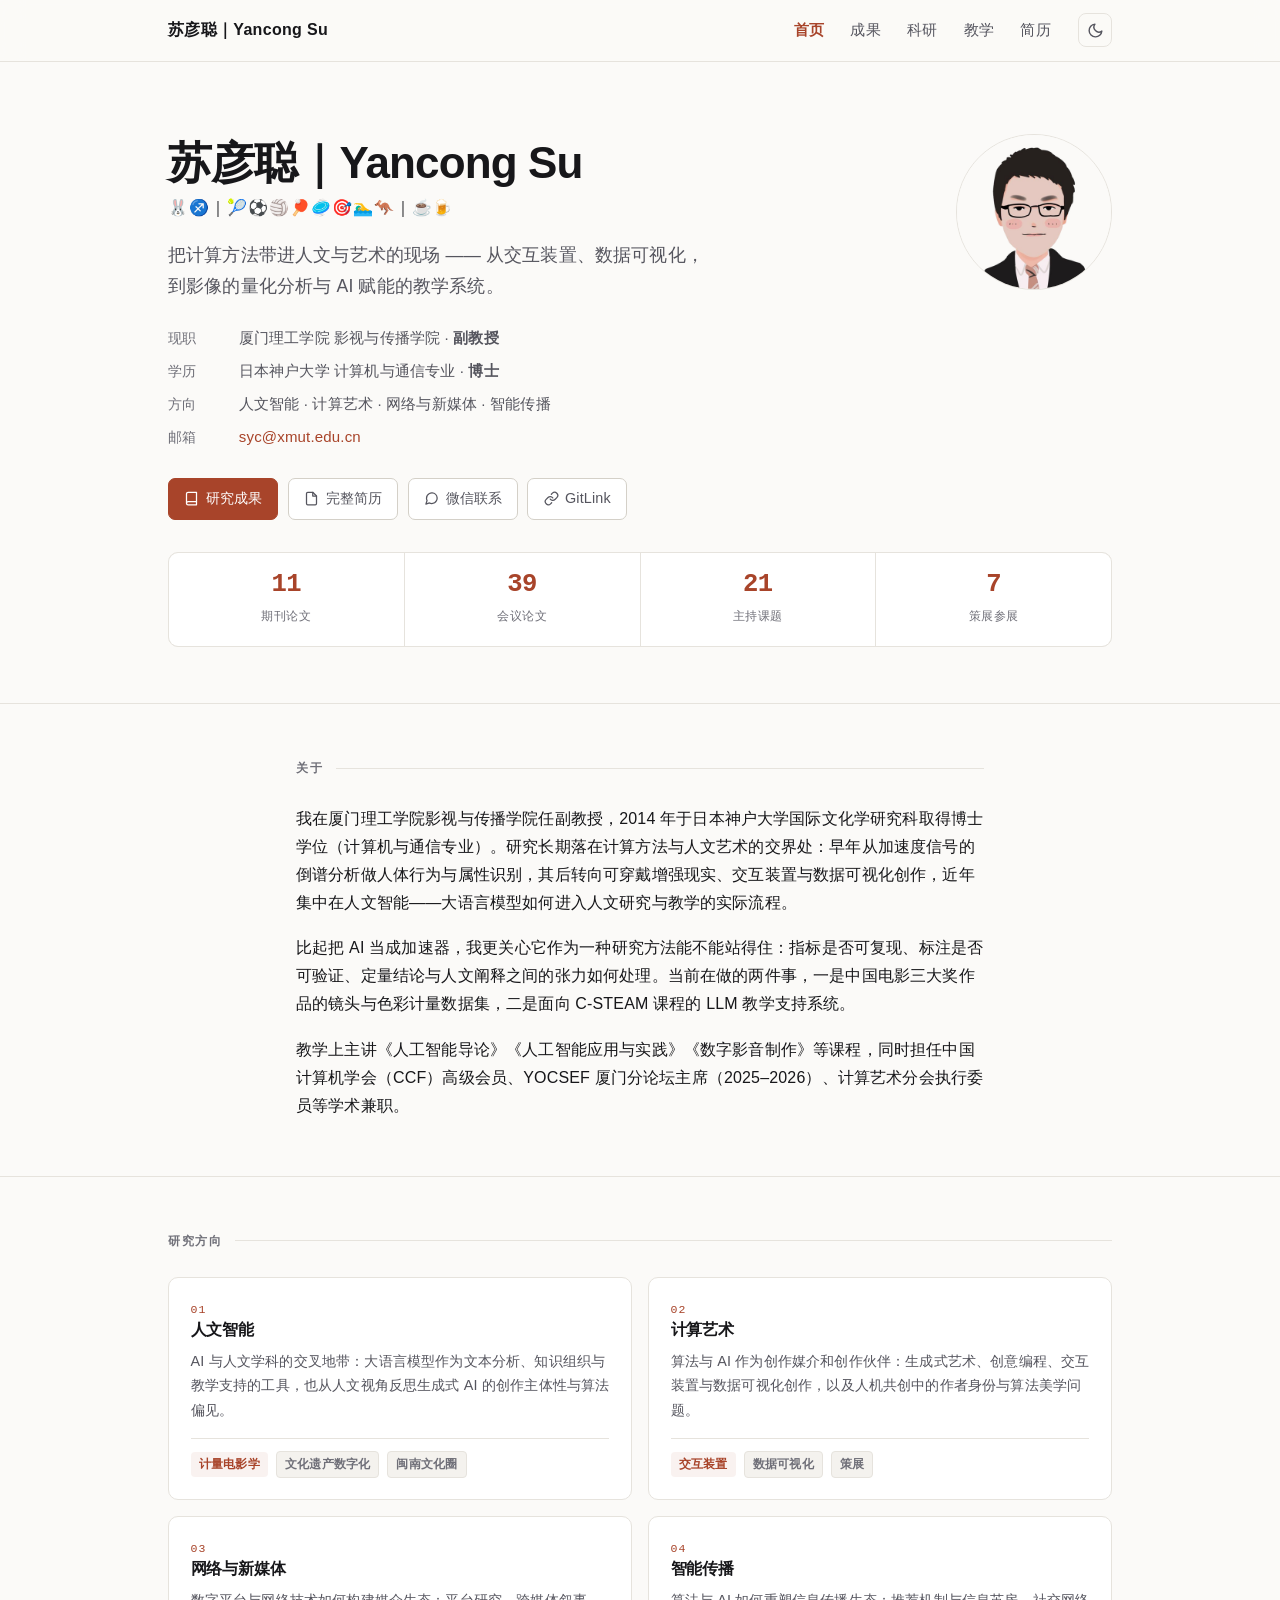
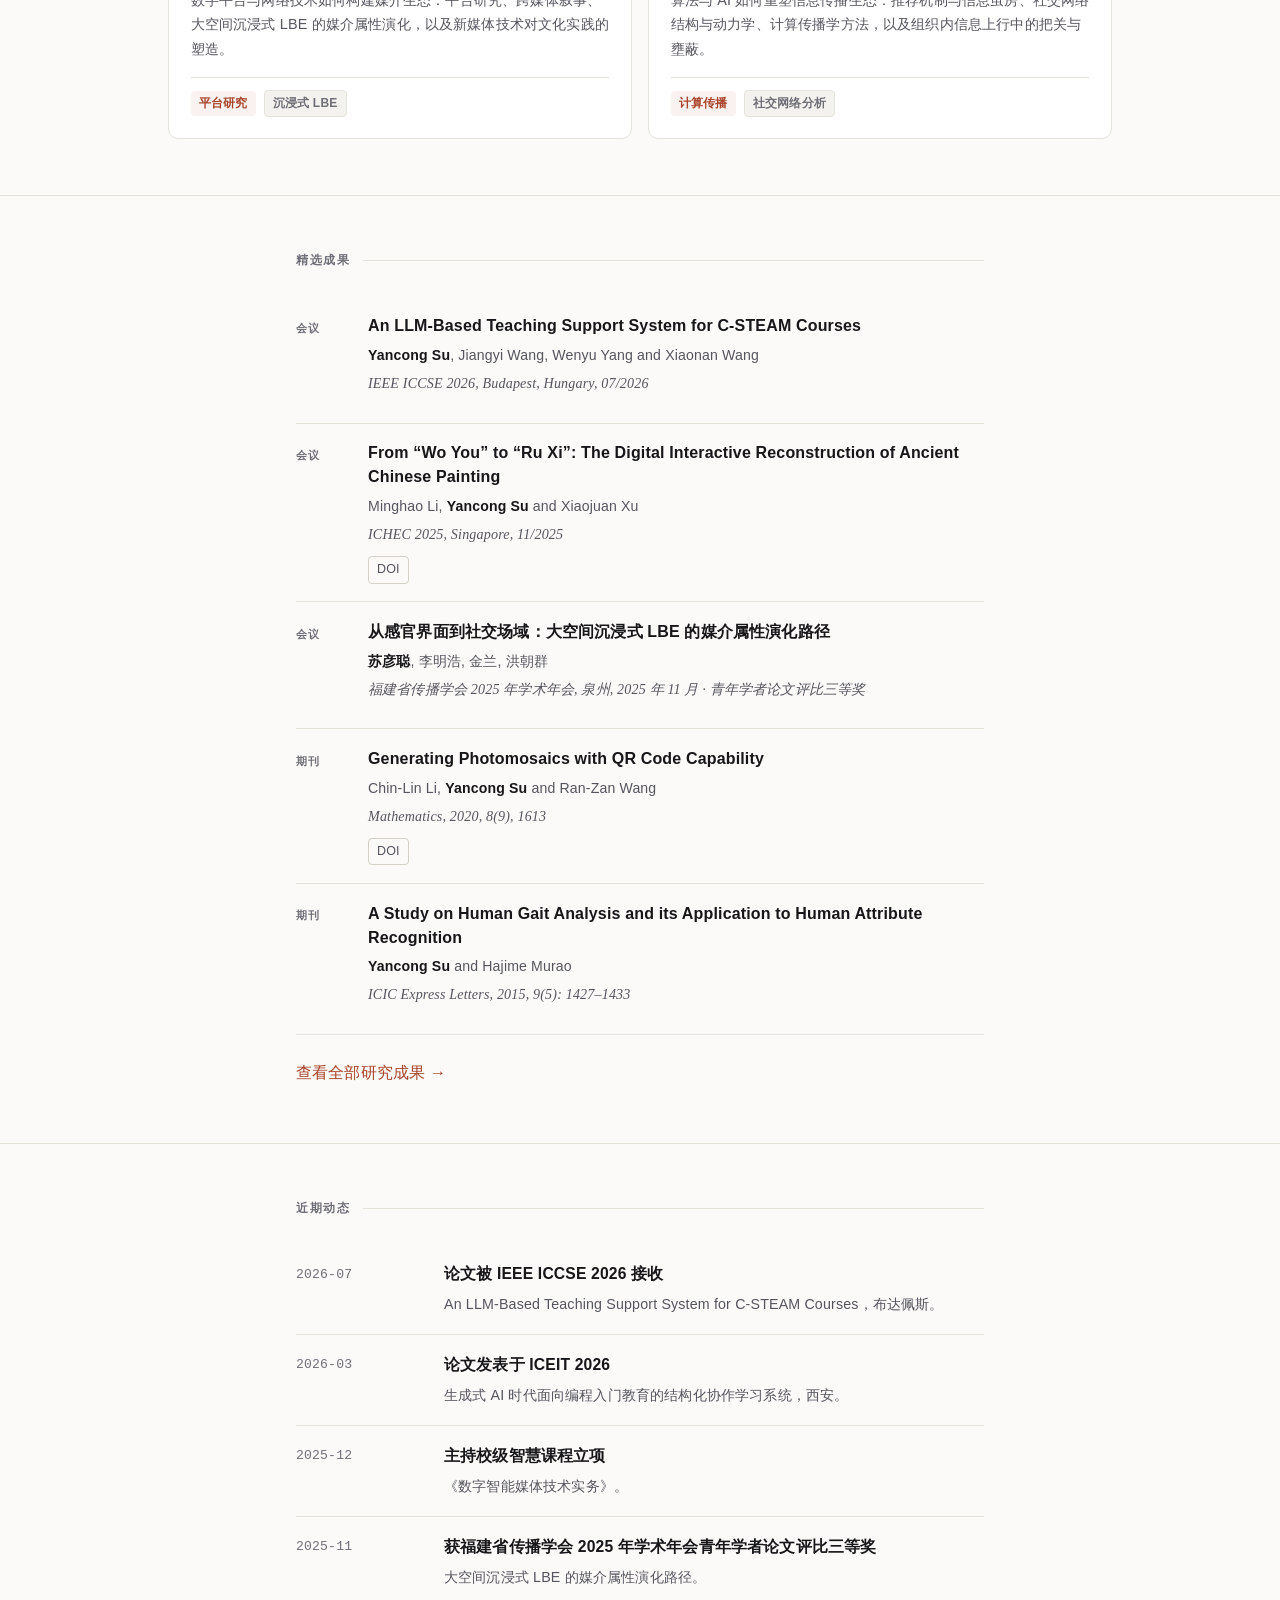
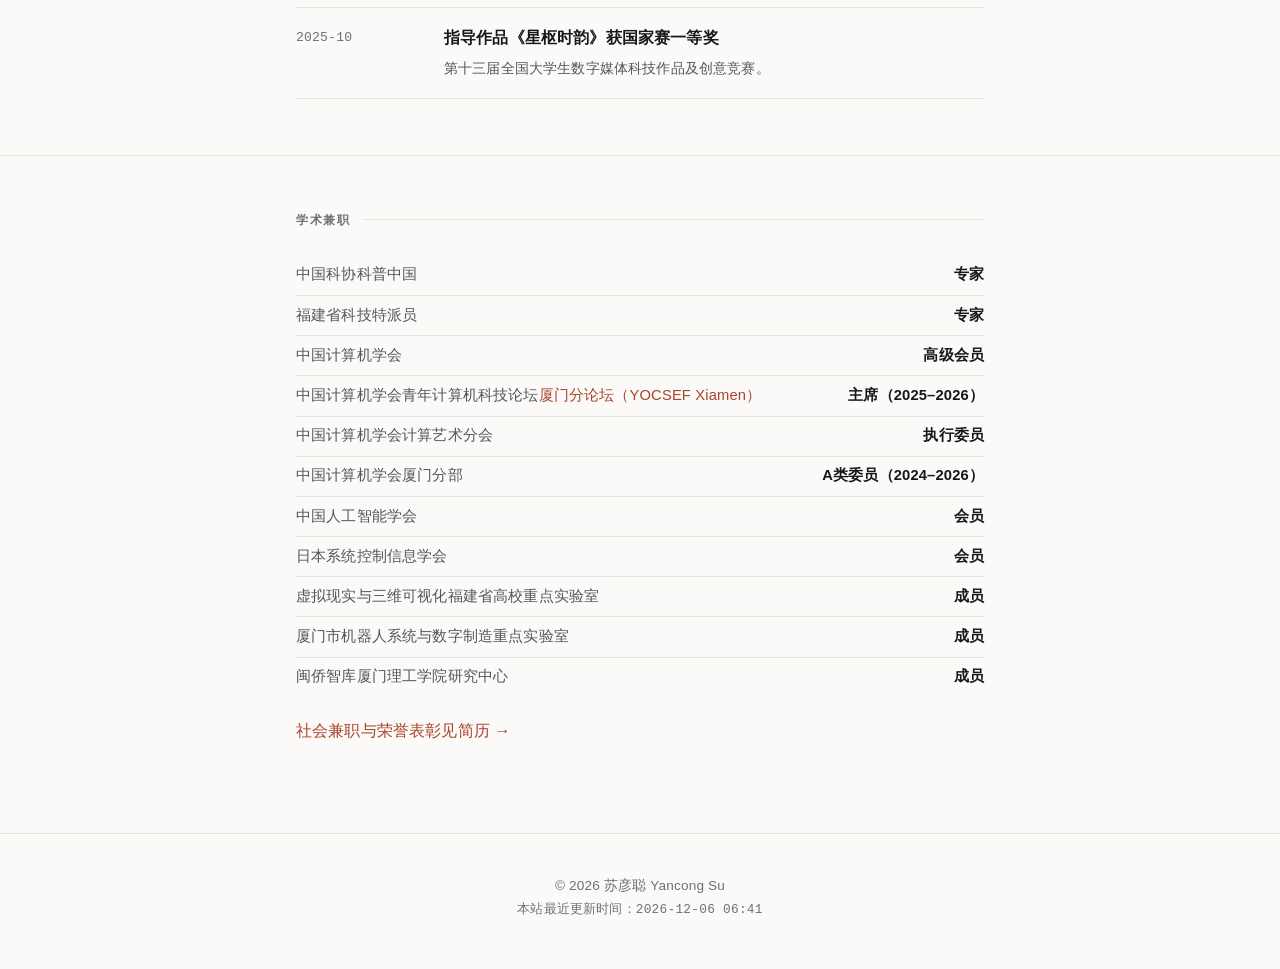
==== index.html @ bb20315e "CSS/JS 引用加版本号，清理中文段落里的多余空格 一、缓存问题根治 GitLink Pages 只发 Cache-Control: public、不带 max-age，浏览器按启发式 规则缓存。改" ====
<!DOCTYPE html>
<html lang="zh-CN">
<head>
<meta charset="UTF-8">
<meta name="viewport" content="width=device-width, initial-scale=1">
<title>苏彦聪｜Yancong Su</title>
<meta name="description" content="苏彦聪，厦门理工学院影视与传播学院副教授，日本神户大学博士。主要从事人文智能、计算艺术、网络与新媒体、智能传播等应用研究。">
<meta name="author" content="苏彦聪｜Yancong Su">
<meta property="og:type" content="profile">
<meta property="og:title" content="苏彦聪｜Yancong Su">
<meta property="og:description" content="苏彦聪，厦门理工学院影视与传播学院副教授，日本神户大学博士。主要从事人文智能、计算艺术、网络与新媒体、智能传播等应用研究。">
<meta property="og:url" content="http://suyancong.gitlink.net/">
<link rel="icon" href="assets/img/favicon.png">
<link rel="apple-touch-icon" href="assets/img/apple-touch-icon.png">
<!-- 首帧就套用已保存的主题，避免深色模式下白屏闪一下 -->
<script>(function(){try{var t=localStorage.getItem('theme');if(t)document.documentElement.setAttribute('data-theme',t);}catch(e){}})();</script>
<link rel="stylesheet" href="assets/css/main.css?v=20260824">
</head>
<body>
<a class="skip-link" href="#main">跳到主要内容</a>
<header class="site-header">
  <nav class="nav" aria-label="主导航">
    <a class="nav__brand" href="index.html">苏彦聪｜Yancong Su</a>
    <ul class="nav__links">
      <li><a href="index.html" aria-current="page">首页</a></li>
      <li><a href="publications.html">成果</a></li>
      <li><a href="research.html">科研</a></li>
      <li><a href="teaching.html">教学</a></li>
      <li><a href="cv.html">简历</a></li>
    </ul>
    <button class="theme-toggle" type="button" aria-label="切换到深色模式">
      <svg class="icon-moon" viewBox="0 0 24 24" fill="none" stroke="currentColor" stroke-width="2" stroke-linecap="round" stroke-linejoin="round" aria-hidden="true"><path d="M21 12.79A9 9 0 1 1 11.21 3 7 7 0 0 0 21 12.79z"/></svg>
      <svg class="icon-sun" viewBox="0 0 24 24" fill="none" stroke="currentColor" stroke-width="2" stroke-linecap="round" stroke-linejoin="round" aria-hidden="true"><circle cx="12" cy="12" r="4"/><path d="M12 2v2M12 20v2M4.93 4.93l1.41 1.41M17.66 17.66l1.41 1.41M2 12h2M20 12h2M6.34 17.66l-1.41 1.41M19.07 4.93l-1.41 1.41"/></svg>
    </button>
  </nav>
</header>
<main id="main">

  <!-- ====================== Hero ====================== -->
  <section class="hero">
    <div class="wrap wrap--wide">
      <div class="hero__grid">
        <div class="hero__head">
          <h1 class="hero__name">苏彦聪｜Yancong Su</h1>
        </div>

        <img class="hero__avatar" src="assets/img/avatar.png" width="156" height="156"
             alt="苏彦聪的头像">

        <div class="hero__hobby">🐰♐️｜🎾⚽️🏐🏓🥏🎯🏊‍♂️🦘｜☕️🍺</div>

        <div class="hero__body">
          <p class="hero__tagline">
            把计算方法带进人文与艺术的现场 —— 从交互装置、数据可视化，到影像的量化分析与 AI 赋能的教学系统。
          </p>

          <ul class="hero__affil">
            <li><span class="label">现职</span><span>厦门理工学院 影视与传播学院 · <strong>副教授</strong></span></li>
            <li><span class="label">学历</span><span>日本神户大学 计算机与通信专业 · <strong>博士</strong></span></li>
            <li><span class="label">方向</span><span>人文智能 · 计算艺术 · 网络与新媒体 · 智能传播</span></li>
            <li><span class="label">邮箱</span><span><a href="mailto:syc@xmut.edu.cn">syc@xmut.edu.cn</a></span></li>
          </ul>

          <div class="btn-row">
            <a class="btn btn--primary" href="publications.html">
              <svg viewBox="0 0 24 24" fill="none" stroke="currentColor" stroke-width="2" stroke-linecap="round" stroke-linejoin="round" aria-hidden="true"><path d="M4 19.5A2.5 2.5 0 0 1 6.5 17H20"/><path d="M6.5 2H20v20H6.5A2.5 2.5 0 0 1 4 19.5v-15A2.5 2.5 0 0 1 6.5 2z"/></svg>
              研究成果
            </a>
            <a class="btn" href="cv.html">
              <svg viewBox="0 0 24 24" fill="none" stroke="currentColor" stroke-width="2" stroke-linecap="round" stroke-linejoin="round" aria-hidden="true"><path d="M14 2H6a2 2 0 0 0-2 2v16a2 2 0 0 0 2 2h12a2 2 0 0 0 2-2V8z"/><path d="M14 2v6h6"/></svg>
              完整简历
            </a>
            <button class="btn" type="button" id="wechat-btn"
                    aria-expanded="false" aria-controls="wechat-qr">
              <svg viewBox="0 0 24 24" fill="none" stroke="currentColor" stroke-width="2" stroke-linecap="round" stroke-linejoin="round" aria-hidden="true"><path d="M21 11.5a8.38 8.38 0 0 1-.9 3.8 8.5 8.5 0 0 1-7.6 4.7 8.38 8.38 0 0 1-3.8-.9L3 21l1.9-5.7a8.38 8.38 0 0 1-.9-3.8 8.5 8.5 0 0 1 4.7-7.6 8.38 8.38 0 0 1 3.8-.9h.5a8.48 8.48 0 0 1 8 8v.5z"/></svg>
              微信联系
            </button>
            <a class="btn" href="https://www.gitlink.org.cn/suyancong" rel="noopener">
              <svg viewBox="0 0 24 24" fill="none" stroke="currentColor" stroke-width="2" stroke-linecap="round" stroke-linejoin="round" aria-hidden="true"><path d="M10 13a5 5 0 0 0 7.54.54l3-3a5 5 0 0 0-7.07-7.07l-1.72 1.71"/><path d="M14 11a5 5 0 0 0-7.54-.54l-3 3a5 5 0 0 0 7.07 7.07l1.71-1.71"/></svg>
              GitLink
            </a>
          </div>
        </div>
      </div>

      <div class="stats">
        <div><b>11</b><span>期刊论文</span></div>
        <div><b>39</b><span>会议论文</span></div>
        <div><b>21</b><span>主持课题</span></div>
        <div><b>7</b><span>策展参展</span></div>
      </div>
    </div>
  </section>

  <!-- ====================== 关于 ====================== -->
  <section id="about">
    <div class="wrap">
      <h2 class="section-title">关于</h2>
      <p>
        我在厦门理工学院影视与传播学院任副教授，2014 年于日本神户大学国际文化学研究科取得博士学位（计算机与通信专业）。研究长期落在计算方法与人文艺术的交界处：早年从加速度信号的倒谱分析做人体行为与属性识别，其后转向可穿戴增强现实、交互装置与数据可视化创作，近年集中在人文智能——大语言模型如何进入人文研究与教学的实际流程。
      </p>
      <p>
        比起把 AI 当成加速器，我更关心它作为一种研究方法能不能站得住：指标是否可复现、标注是否可验证、定量结论与人文阐释之间的张力如何处理。当前在做的两件事，一是中国电影三大奖作品的镜头与色彩计量数据集，二是面向 C-STEAM 课程的 LLM 教学支持系统。
      </p>
      <p>
        教学上主讲《人工智能导论》《人工智能应用与实践》《数字影音制作》等课程，同时担任中国计算机学会（CCF）高级会员、YOCSEF 厦门分论坛主席（2025–2026）、计算艺术分会执行委员等学术兼职。
      </p>
    </div>
  </section>

  <!-- ====================== 研究方向 ====================== -->
  <section id="research">
    <div class="wrap wrap--wide">
      <h2 class="section-title">研究方向</h2>
      <div class="cards cards--2">

        <div class="card">
          <div class="card__num">01</div>
          <h3 class="card__title">人文智能</h3>
          <p class="card__body">
            AI 与人文学科的交叉地带：大语言模型作为文本分析、知识组织与教学支持的工具，也从人文视角反思生成式 AI 的创作主体性与算法偏见。
          </p>
          <div class="card__meta"><span class="tag">计量电影学</span><span class="tag tag--muted">文化遗产数字化</span><span class="tag tag--muted">闽南文化圈</span></div>
        </div>

        <div class="card">
          <div class="card__num">02</div>
          <h3 class="card__title">计算艺术</h3>
          <p class="card__body">
            算法与 AI 作为创作媒介和创作伙伴：生成式艺术、创意编程、交互装置与数据可视化创作，以及人机共创中的作者身份与算法美学问题。
          </p>
          <div class="card__meta"><span class="tag">交互装置</span><span class="tag tag--muted">数据可视化</span><span class="tag tag--muted">策展</span></div>
        </div>

        <div class="card">
          <div class="card__num">03</div>
          <h3 class="card__title">网络与新媒体</h3>
          <p class="card__body">
            数字平台与网络技术如何构建媒介生态：平台研究、跨媒体叙事、大空间沉浸式 LBE 的媒介属性演化，以及新媒体技术对文化实践的塑造。
          </p>
          <div class="card__meta"><span class="tag">平台研究</span><span class="tag tag--muted">沉浸式 LBE</span></div>
        </div>

        <div class="card">
          <div class="card__num">04</div>
          <h3 class="card__title">智能传播</h3>
          <p class="card__body">
            算法与 AI 如何重塑信息传播生态：推荐机制与信息茧房、社交网络结构与动力学、计算传播学方法，以及组织内信息上行中的把关与壅蔽。
          </p>
          <div class="card__meta"><span class="tag">计算传播</span><span class="tag tag--muted">社交网络分析</span></div>
        </div>

      </div>
    </div>
  </section>

  <!-- ====================== 精选成果 ====================== -->
  <section id="selected">
    <div class="wrap">
      <h2 class="section-title">精选成果</h2>
      <ul class="pub-list">

        <li class="pub">
          <div class="pub__type">会议</div>
          <div>
            <div class="pub__title">An LLM-Based Teaching Support System for C-STEAM Courses</div>
            <div class="pub__authors"><span class="me">Yancong Su</span>, Jiangyi Wang, Wenyu Yang and Xiaonan Wang</div>
            <div class="pub__venue">IEEE ICCSE 2026, Budapest, Hungary, 07/2026</div>
          </div>
        </li>

        <li class="pub">
          <div class="pub__type">会议</div>
          <div>
            <div class="pub__title">From “Wo You” to “Ru Xi”: The Digital Interactive Reconstruction of Ancient Chinese Painting</div>
            <div class="pub__authors">Minghao Li, <span class="me">Yancong Su</span> and Xiaojuan Xu</div>
            <div class="pub__venue">ICHEC 2025, Singapore, 11/2025</div>
            <div class="pub__links"><a href="https://doi.org/10.1145/3786995.3787035" rel="noopener">DOI</a></div>
          </div>
        </li>

        <li class="pub">
          <div class="pub__type">会议</div>
          <div>
            <div class="pub__title">从感官界面到社交场域：大空间沉浸式 LBE 的媒介属性演化路径</div>
            <div class="pub__authors"><span class="me">苏彦聪</span>, 李明浩, 金兰, 洪朝群</div>
            <div class="pub__venue">福建省传播学会 2025 年学术年会, 泉州, 2025 年 11 月 · 青年学者论文评比三等奖</div>
          </div>
        </li>

        <li class="pub">
          <div class="pub__type">期刊</div>
          <div>
            <div class="pub__title">Generating Photomosaics with QR Code Capability</div>
            <div class="pub__authors">Chin-Lin Li, <span class="me">Yancong Su</span> and Ran-Zan Wang</div>
            <div class="pub__venue">Mathematics, 2020, 8(9), 1613</div>
            <div class="pub__links"><a href="https://doi.org/10.3390/math8091613" rel="noopener">DOI</a></div>
          </div>
        </li>

        <li class="pub">
          <div class="pub__type">期刊</div>
          <div>
            <div class="pub__title">A Study on Human Gait Analysis and its Application to Human Attribute Recognition</div>
            <div class="pub__authors"><span class="me">Yancong Su</span> and Hajime Murao</div>
            <div class="pub__venue">ICIC Express Letters, 2015, 9(5): 1427–1433</div>
          </div>
        </li>

      </ul>

      <p style="margin-top:1.5rem"><a href="publications.html">查看全部研究成果 →</a></p>
    </div>
  </section>

  <!-- ====================== 近期动态 ====================== -->
  <section id="news">
    <div class="wrap">
      <h2 class="section-title">近期动态</h2>
      <ul class="timeline">
        <li>
          <div class="timeline__when">2026-07</div>
          <div class="timeline__what">
            <strong>论文被 IEEE ICCSE 2026 接收</strong>
            <span>An LLM-Based Teaching Support System for C-STEAM Courses，布达佩斯。</span>
          </div>
        </li>
        <li>
          <div class="timeline__when">2026-03</div>
          <div class="timeline__what">
            <strong>论文发表于 ICEIT 2026</strong>
            <span>生成式 AI 时代面向编程入门教育的结构化协作学习系统，西安。</span>
          </div>
        </li>
        <li>
          <div class="timeline__when">2025-12</div>
          <div class="timeline__what">
            <strong>主持校级智慧课程立项</strong>
            <span>《数字智能媒体技术实务》。</span>
          </div>
        </li>
        <li>
          <div class="timeline__when">2025-11</div>
          <div class="timeline__what">
            <strong>获福建省传播学会 2025 年学术年会青年学者论文评比三等奖</strong>
            <span>大空间沉浸式 LBE 的媒介属性演化路径。</span>
          </div>
        </li>
        <li>
          <div class="timeline__when">2025-10</div>
          <div class="timeline__what">
            <strong>指导作品《星枢时韵》获国家赛一等奖</strong>
            <span>第十三届全国大学生数字媒体科技作品及创意竞赛。</span>
          </div>
        </li>
      </ul>
    </div>
  </section>

  <!-- ====================== 学术兼职 ====================== -->
  <section id="service">
    <div class="wrap">
      <h2 class="section-title">学术兼职</h2>
      <ul class="roles">
        <li><span class="org">中国科协科普中国</span><span class="post">专家</span></li>
        <li><span class="org">福建省科技特派员</span><span class="post">专家</span></li>
        <li><span class="org">中国计算机学会</span><span class="post">高级会员</span></li>
        <li><span class="org">中国计算机学会青年计算机科技论坛<a href="https://wiki.ima.qq.com/knowledge-base-share?shareId=cd77021bb8c775fc990a448b3d02786895dc38858a9274011969a9fa66e262bb" rel="noopener">厦门分论坛（YOCSEF Xiamen）</a></span><span class="post">主席（2025–2026）</span></li>
        <li><span class="org">中国计算机学会计算艺术分会</span><span class="post">执行委员</span></li>
        <li><span class="org">中国计算机学会厦门分部</span><span class="post">A类委员（2024–2026）</span></li>
        <li><span class="org">中国人工智能学会</span><span class="post">会员</span></li>
        <li><span class="org">日本系统控制信息学会</span><span class="post">会员</span></li>
        <li><span class="org">虚拟现实与三维可视化福建省高校重点实验室</span><span class="post">成员</span></li>
        <li><span class="org">厦门市机器人系统与数字制造重点实验室</span><span class="post">成员</span></li>
        <li><span class="org">闽侨智库厦门理工学院研究中心</span><span class="post">成员</span></li>
      </ul>
      <p style="margin-top:1.25rem"><a href="cv.html#service">社会兼职与荣誉表彰见简历 →</a></p>
    </div>
  </section>


<!-- 微信二维码浮层：由「微信联系」按钮开合，点图片或背景任意处关闭 -->
<div class="qr-overlay" id="wechat-qr" hidden>
  <figure class="qr-card">
    <img src="assets/img/wechat-qr.png" width="200" height="200"
         alt="苏彦聪的微信二维码" draggable="false">
    <figcaption>微信扫码添加 · 点一下关闭</figcaption>
  </figure>
</div>
</main>
<footer class="site-footer">
  <div class="wrap">
    <p>© 2026 苏彦聪 Yancong Su</p>
    <!-- 更新时间由 main.js 从 HTTP Last-Modified 填入；没有脚本时整行不显示，避免给出过期日期 -->
    <p class="site-footer__updated" hidden>本站最近更新时间：<time id="site-updated"></time></p>
  </div>
</footer>

<script src="assets/js/main.js?v=20260824"></script>
</body>
</html>
---- assets/css/main.css ----
/* ==========================================================================
   酥小葱 · 个人主页
   纯静态样式表，无构建、无外部依赖。
   字体全部走系统栈（国内网络下不加载 Google Fonts）。
   ========================================================================== */

/* --------------------------------------------------------------------------
   1. 设计令牌
   -------------------------------------------------------------------------- */
:root {
  --font-sans: -apple-system, BlinkMacSystemFont, "Segoe UI", "PingFang SC",
    "Hiragino Sans GB", "Microsoft YaHei", "Source Han Sans SC",
    "Noto Sans CJK SC", sans-serif;
  --font-serif: "Songti SC", "Source Han Serif SC", "Noto Serif CJK SC",
    Georgia, "Times New Roman", serif;
  --font-mono: "SF Mono", SFMono-Regular, Menlo, Consolas,
    "Liberation Mono", monospace;

  --bg:          #fbfaf8;
  --bg-elev:     #ffffff;
  --bg-sunken:   #f4f2ee;
  --text:        #17171a;
  --text-2:      #55555e;
  --text-3:      #6f6f78;
  --border:      #e6e3dd;
  --border-firm: #d4d0c8;
  --accent:      #a8442a;
  --on-accent:   #ffffff;
  --accent-hov:  #8a3620;
  --accent-soft: rgba(168, 68, 42, 0.07);
  --shadow:      0 1px 2px rgba(23, 23, 26, 0.04),
                 0 4px 16px rgba(23, 23, 26, 0.05);

  --measure:  46rem;   /* 正文阅读宽度 */
  --wide:     62rem;   /* 卡片区宽度 */
  --gutter:   1.5rem;
  --radius:   10px;
}

@media (prefers-color-scheme: dark) {
  :root:not([data-theme="light"]) {
    --bg:          #121214;
    --bg-elev:     #1a1a1e;
    --bg-sunken:   #0d0d0f;
    --text:        #ececef;
    --text-2:      #a8a8b0;
    --text-3:      #8f8f99;
    --border:      #2c2c32;
    --border-firm: #3c3c44;
    --accent:      #e0836a;
    --on-accent:   #121214;
    --accent-hov:  #f0a189;
    --accent-soft: rgba(224, 131, 106, 0.11);
    --shadow:      0 1px 2px rgba(0, 0, 0, 0.3),
                   0 4px 16px rgba(0, 0, 0, 0.24);
  }
}

:root[data-theme="dark"] {
  --bg:          #121214;
  --bg-elev:     #1a1a1e;
  --bg-sunken:   #0d0d0f;
  --text:        #ececef;
  --text-2:      #a8a8b0;
  --text-3:      #8f8f99;
  --border:      #2c2c32;
  --border-firm: #3c3c44;
  --accent:      #e0836a;
  --on-accent:   #121214;
  --accent-hov:  #f0a189;
  --accent-soft: rgba(224, 131, 106, 0.11);
  --shadow:      0 1px 2px rgba(0, 0, 0, 0.3),
                 0 4px 16px rgba(0, 0, 0, 0.24);
}

/* --------------------------------------------------------------------------
   2. 基础重置与排版
   -------------------------------------------------------------------------- */
*, *::before, *::after { box-sizing: border-box; }

html {
  -webkit-text-size-adjust: 100%;
  scroll-behavior: smooth;
  scroll-padding-top: 5rem;
}

@media (prefers-reduced-motion: reduce) {
  html { scroll-behavior: auto; }
  *, *::before, *::after {
    animation-duration: 0.01ms !important;
    transition-duration: 0.01ms !important;
  }
}

body {
  margin: 0;
  background: var(--bg);
  color: var(--text);
  font-family: var(--font-sans);
  font-size: 16px;
  line-height: 1.75;
  letter-spacing: 0.01em;
  -webkit-font-smoothing: antialiased;
  -moz-osx-font-smoothing: grayscale;
  text-rendering: optimizeLegibility;
}

h1, h2, h3, h4 {
  margin: 0;
  line-height: 1.3;
  font-weight: 650;
  letter-spacing: -0.01em;
}

p { margin: 0 0 1.1em; }
p:last-child { margin-bottom: 0; }

a {
  color: var(--accent);
  text-decoration: none;
  text-underline-offset: 0.2em;
  transition: color 0.15s ease;
}
a:hover { color: var(--accent-hov); text-decoration: underline; }

:focus-visible {
  outline: 2px solid var(--accent);
  outline-offset: 3px;
  border-radius: 3px;
}

img { max-width: 100%; height: auto; display: block; }

code, kbd {
  font-family: var(--font-mono);
  font-size: 0.88em;
  background: var(--bg-sunken);
  border: 1px solid var(--border);
  border-radius: 4px;
  padding: 0.1em 0.36em;
}

hr {
  border: 0;
  border-top: 1px solid var(--border);
  margin: 3rem 0;
}

::selection { background: var(--accent-soft); }

/* 跳转到主内容（键盘 / 读屏用户） */
.skip-link {
  position: absolute;
  left: -9999px;
  top: 0;
  z-index: 100;
  background: var(--accent);
  color: var(--on-accent);
  padding: 0.6rem 1rem;
  border-radius: 0 0 var(--radius) 0;
}
.skip-link:focus { left: 0; }

/* --------------------------------------------------------------------------
   3. 布局容器
   -------------------------------------------------------------------------- */
.wrap {
  width: 100%;
  max-width: var(--measure);
  margin-inline: auto;
  padding-inline: var(--gutter);
}
.wrap--wide { max-width: var(--wide); }

section { padding-block: 3.5rem; }
section + section { border-top: 1px solid var(--border); }

.section-title {
  font-size: 0.78rem;
  font-weight: 700;
  letter-spacing: 0.14em;
  text-transform: uppercase;
  color: var(--text-3);
  /* 跟在上一段内容后面时需要留出呼吸；作为容器首个元素或紧随页内目录时不需要 */
  margin: 3rem 0 1.75rem;
  display: flex;
  align-items: center;
  gap: 0.75rem;
}
.section-title:first-child,
.toc + .section-title { margin-top: 0; }
.section-title::after {
  content: "";
  flex: 1;
  height: 1px;
  background: var(--border);
}

/* --------------------------------------------------------------------------
   4. 顶部导航
   -------------------------------------------------------------------------- */
.site-header {
  position: sticky;
  top: 0;
  z-index: 50;
  background: color-mix(in srgb, var(--bg) 88%, transparent);
  backdrop-filter: saturate(180%) blur(12px);
  -webkit-backdrop-filter: saturate(180%) blur(12px);
  border-bottom: 1px solid var(--border);
}

/* 不支持 color-mix 的浏览器退回不透明底色 */
@supports not (background: color-mix(in srgb, red 50%, transparent)) {
  .site-header { background: var(--bg); }
}

.nav {
  max-width: var(--wide);
  margin-inline: auto;
  padding: 0.75rem var(--gutter);
  display: flex;
  align-items: center;
  gap: 1rem;
}

.nav__brand {
  font-weight: 700;
  font-size: 1rem;
  color: var(--text);
  letter-spacing: 0.02em;
  white-space: nowrap;
}
.nav__brand:hover { color: var(--accent); text-decoration: none; }

.nav__links {
  display: flex;
  gap: 0.25rem;
  margin: 0 0 0 auto;
  padding: 0;
  list-style: none;
  align-items: center;
}

.nav__links a {
  display: block;
  padding: 0.35rem 0.7rem;
  border-radius: 6px;
  font-size: 0.92rem;
  color: var(--text-2);
  white-space: nowrap;
}
.nav__links a:hover {
  background: var(--bg-sunken);
  color: var(--text);
  text-decoration: none;
}
.nav__links a[aria-current="page"] {
  color: var(--accent);
  font-weight: 600;
}

.theme-toggle {
  flex: none;
  width: 34px;
  height: 34px;
  display: grid;
  place-items: center;
  border: 1px solid var(--border);
  border-radius: 8px;
  background: transparent;
  color: var(--text-2);
  cursor: pointer;
  padding: 0;
  transition: background 0.15s ease, color 0.15s ease;
}
.theme-toggle:hover { background: var(--bg-sunken); color: var(--text); }
.theme-toggle svg { width: 17px; height: 17px; }
.theme-toggle .icon-sun  { display: none; }
:root[data-theme="dark"] .theme-toggle .icon-sun  { display: block; }
:root[data-theme="dark"] .theme-toggle .icon-moon { display: none; }
@media (prefers-color-scheme: dark) {
  :root:not([data-theme="light"]) .theme-toggle .icon-sun  { display: block; }
  :root:not([data-theme="light"]) .theme-toggle .icon-moon { display: none; }
}

@media (max-width: 34rem) {
  .nav { flex-wrap: wrap; row-gap: 0.4rem; }
  .theme-toggle { margin-left: auto; }

  /* 窄屏下导航改为单行横向滚动，条目不换行也不压缩 */
  .nav__links {
    width: 100%;
    order: 3;
    margin-left: -0.7rem;
    flex-wrap: nowrap;
    overflow-x: auto;
    scrollbar-width: none;
    -webkit-overflow-scrolling: touch;
  }
  .nav__links::-webkit-scrollbar { display: none; }
  .nav__links > li { flex: none; }
}

/* --------------------------------------------------------------------------
   5. Hero
   -------------------------------------------------------------------------- */
.hero { padding-block: 4.5rem 3.5rem; }

/* 栅格区域布局：桌面端头像在右侧跨两行；窄屏时头像仍与姓名并排，
   简介／信息／按钮整行落到下面，而不是被挤成一列后掉到最底部 */
.hero__grid {
  display: grid;
  grid-template-columns: 1fr auto;
  grid-template-areas:
    "head   avatar"
    "hobby  avatar"
    "body   avatar";
  column-gap: 2.5rem;
  row-gap: 0;
  align-items: start;
}
.hero__head   { grid-area: head; }
.hero__avatar { grid-area: avatar; }
.hero__hobby  { grid-area: hobby; }
.hero__body   { grid-area: body; }

.hero__name {
  font-size: clamp(2rem, 5vw, 2.75rem);
  font-weight: 700;
  letter-spacing: -0.02em;
  margin-bottom: 0.15rem;
}

.hero__hobby {
  font-size: 1rem;
  letter-spacing: 0.06em;
  line-height: 1.8;
  margin-bottom: 1.1rem;
}

.hero__tagline {
  font-size: 1.1rem;
  color: var(--text-2);
  max-width: 34rem;
  margin-bottom: 1.5rem;
}

.hero__affil {
  list-style: none;
  margin: 0 0 1.75rem;
  padding: 0;
  display: flex;
  flex-direction: column;
  gap: 0.4rem;
  font-size: 0.94rem;
  color: var(--text-2);
}
.hero__affil li { display: flex; gap: 0.6rem; align-items: baseline; }
.hero__affil .label {
  flex: none;
  width: 4.5em;
  color: var(--text-3);
  font-size: 0.85rem;
}

.hero__avatar {
  width: 156px;
  height: 156px;
  border-radius: 50%;
  object-fit: cover;
  border: 1px solid var(--border);
  /* 图片背景已烘成浅色主题的 --bg，浅色下与页面无缝衔接 */
  background: var(--bg);
}

@media (max-width: 40rem) {
  /* 上内边距收紧，让头像贴近导航下方的分割线 */
  .hero { padding-block: 1.25rem 2.5rem; }
  /* 兴趣行改为独占一行，落在头像／姓名之下、简介之上 */
  .hero__grid {
    grid-template-areas:
      "head  avatar"
      "hobby hobby"
      "body  body";
    column-gap: 1.25rem;
  }
  /* 头像顶部对齐、姓名底部对齐 —— 头像在右上、姓名在左下，两者底边齐平 */
  .hero__avatar { align-self: start; width: 104px; height: 104px; }
  .hero__head { align-self: end; }
  /* 姓名缩一档，保证「苏彦聪｜Yancong Su」在头像旁边不折行 */
  .hero__name { font-size: clamp(1.25rem, 5.6vw, 1.6rem); }
  .hero__hobby { margin: 1rem 0 0; font-size: 0.95rem; }
  .hero__body { margin-top: 1.35rem; }
}

/* --------------------------------------------------------------------------
   6. 按钮 / 徽标
   -------------------------------------------------------------------------- */
.btn-row { display: flex; flex-wrap: wrap; gap: 0.6rem; }

.btn {
  display: inline-flex;
  align-items: center;
  gap: 0.4rem;
  padding: 0.45rem 0.95rem;
  border: 1px solid var(--border-firm);
  border-radius: 7px;
  background: var(--bg-elev);
  color: var(--text-2);
  font-size: 0.9rem;
  font-weight: 500;
  transition: all 0.15s ease;
}
.btn:hover {
  border-color: var(--accent);
  color: var(--accent);
  text-decoration: none;
  transform: translateY(-1px);
}
.btn svg { width: 15px; height: 15px; flex: none; }

.btn--primary {
  background: var(--accent);
  border-color: var(--accent);
  color: var(--on-accent);
}
.btn--primary:hover {
  background: var(--accent-hov);
  border-color: var(--accent-hov);
  color: var(--on-accent);
}

.tag {
  display: inline-block;
  padding: 0.12rem 0.5rem;
  border-radius: 4px;
  background: var(--accent-soft);
  color: var(--accent);
  font-size: 0.75rem;
  font-weight: 600;
  letter-spacing: 0.02em;
  white-space: nowrap;
}
.tag--muted {
  background: var(--bg-sunken);
  color: var(--text-3);
  border: 1px solid var(--border);
}

/* --------------------------------------------------------------------------
   7. 卡片网格（研究方向 / 项目）
   -------------------------------------------------------------------------- */
.cards {
  display: grid;
  grid-template-columns: repeat(auto-fit, minmax(15rem, 1fr));
  gap: 1rem;
}

/* 固定两列（研究方向：两行两列），窄屏退回单列 */
.cards--2 { grid-template-columns: repeat(2, minmax(0, 1fr)); }
@media (max-width: 44rem) {
  .cards--2 { grid-template-columns: 1fr; }
}

.card {
  padding: 1.35rem;
  border: 1px solid var(--border);
  border-radius: var(--radius);
  background: var(--bg-elev);
  /* 弹性列 + 标签行 margin-top:auto，同一行内文字长短不一时标签仍贴底对齐 */
  display: flex;
  flex-direction: column;
  transition: border-color 0.15s ease, transform 0.15s ease,
    box-shadow 0.15s ease;
}
a.card:hover {
  border-color: var(--accent);
  transform: translateY(-2px);
  box-shadow: var(--shadow);
  text-decoration: none;
}

.card__title {
  font-size: 1rem;
  font-weight: 650;
  color: var(--text);
  margin-bottom: 0.5rem;
  display: flex;
  align-items: center;
  gap: 0.5rem;
}

.card__body {
  font-size: 0.9rem;
  color: var(--text-2);
  line-height: 1.7;
}

.card__meta {
  margin-top: auto;
  padding-top: 0.75rem;
  border-top: 1px solid var(--border);
  display: flex;
  flex-wrap: wrap;
  gap: 0.5rem;
  align-items: center;
  font-size: 0.8rem;
  color: var(--text-3);
}

.card__num {
  font-family: var(--font-mono);
  font-size: 0.72rem;
  color: var(--accent);
  letter-spacing: 0.08em;
}

.pub-list { list-style: none; margin: 0; padding: 0; }

/* 微信二维码浮层：按钮开合，点任意处关闭 */
.qr-overlay {
  position: fixed;
  inset: 0;
  z-index: 80;
  display: grid;
  place-items: center;
  padding: var(--gutter);
  background: rgba(23, 23, 26, 0.55);
  -webkit-backdrop-filter: blur(3px);
  backdrop-filter: blur(3px);
  cursor: pointer;
}
.qr-overlay[hidden] { display: none; }

.qr-card {
  margin: 0;
  padding: 1.1rem 1.1rem 0.9rem;
  background: var(--bg-elev);
  border: 1px solid var(--border);
  border-radius: var(--radius);
  box-shadow: 0 12px 40px rgba(0, 0, 0, 0.28);
  text-align: center;
}
.qr-card img {
  width: 220px;
  height: 220px;
  display: block;
  border-radius: 4px;
  user-select: none;
}
.qr-card figcaption {
  margin-top: 0.7rem;
  font-size: 0.82rem;
  color: var(--text-3);
}

@media (prefers-reduced-motion: no-preference) {
  .qr-overlay:not([hidden]) .qr-card { animation: qr-in 0.16s ease-out; }
  @keyframes qr-in {
    from { opacity: 0; transform: scale(0.96); }
    to   { opacity: 1; transform: scale(1); }
  }
}

/* --------------------------------------------------------------------------
   8. 论文条目
   -------------------------------------------------------------------------- */
.pub {
  padding: 1.1rem 0;
  border-top: 1px solid var(--border);
  display: grid;
  grid-template-columns: 3.5rem 1fr;
  gap: 1rem;
}
.pub:first-child { border-top: 0; }
.pub:last-child { border-bottom: 1px solid var(--border); }

.pub__type {
  font-family: var(--font-mono);
  font-size: 0.68rem;
  font-weight: 600;
  letter-spacing: 0.06em;
  color: var(--text-3);
  text-transform: uppercase;
  padding-top: 0.35rem;
}

.pub__title {
  font-size: 1rem;
  font-weight: 600;
  color: var(--text);
  margin-bottom: 0.3rem;
  line-height: 1.5;
}

.pub__authors {
  font-size: 0.88rem;
  color: var(--text-2);
  margin-bottom: 0.2rem;
}
.pub__authors .me { color: var(--text); font-weight: 650; }

.pub__venue {
  font-family: var(--font-serif);
  font-style: italic;
  font-size: 0.88rem;
  color: var(--text-2);
  margin-bottom: 0.6rem;
}

.pub__links { display: flex; flex-wrap: wrap; gap: 0.4rem; }

.pub__links a {
  font-size: 0.78rem;
  font-weight: 500;
  padding: 0.12rem 0.5rem;
  border: 1px solid var(--border-firm);
  border-radius: 4px;
  color: var(--text-2);
}
.pub__links a:hover {
  border-color: var(--accent);
  color: var(--accent);
  text-decoration: none;
}

@media (max-width: 34rem) {
  .pub { grid-template-columns: 1fr; gap: 0.35rem; }
  .pub__type { padding-top: 0; }
}

/* --------------------------------------------------------------------------
   9. 时间线（简历 / 动态）
   -------------------------------------------------------------------------- */
.timeline { list-style: none; margin: 0; padding: 0; }

.timeline > li {
  display: grid;
  grid-template-columns: 8rem 1fr;
  gap: 1.25rem;
  padding: 1rem 0;
  border-top: 1px solid var(--border);
}
.timeline > li:first-child { border-top: 0; }
.timeline > li:last-child { border-bottom: 1px solid var(--border); }

.timeline__when {
  font-family: var(--font-mono);
  font-size: 0.82rem;
  color: var(--text-3);
  padding-top: 0.2rem;
  white-space: nowrap;
}

.timeline__what strong {
  display: block;
  font-size: 0.98rem;
  font-weight: 620;
  color: var(--text);
  margin-bottom: 0.15rem;
}

.timeline__what span {
  font-size: 0.89rem;
  color: var(--text-2);
}

@media (max-width: 34rem) {
  .timeline > li { grid-template-columns: 1fr; gap: 0.3rem; }
  .timeline__when { padding-top: 0; }
}

/* --------------------------------------------------------------------------
   10. 页脚
   -------------------------------------------------------------------------- */
.site-footer {
  border-top: 1px solid var(--border);
  padding-block: 2.5rem 3rem;
  margin-top: 2rem;
  font-size: 0.85rem;
  color: var(--text-3);
}
.site-footer .wrap {
  max-width: var(--wide);
  text-align: center;
}
.site-footer p { margin: 0; }
.site-footer__updated {
  margin-top: 0.45rem;
  font-size: 0.8rem;
  color: var(--text-3);
}
.site-footer__updated time {
  font-family: var(--font-mono);
  letter-spacing: 0.02em;
}

/* --------------------------------------------------------------------------
   11. 数字概览
   -------------------------------------------------------------------------- */
.stats {
  display: grid;
  grid-template-columns: repeat(auto-fit, minmax(8rem, 1fr));
  gap: 1px;
  background: var(--border);
  border: 1px solid var(--border);
  border-radius: var(--radius);
  overflow: hidden;
  margin-top: 2rem;
}
.stats > div {
  background: var(--bg-elev);
  padding: 1.1rem 1rem;
  text-align: center;
}
.stats b {
  display: block;
  font-family: var(--font-mono);
  font-size: 1.6rem;
  font-weight: 700;
  color: var(--accent);
  line-height: 1.2;
  letter-spacing: -0.02em;
}
.stats span {
  font-size: 0.78rem;
  color: var(--text-3);
  letter-spacing: 0.04em;
}

/* --------------------------------------------------------------------------
   12. 编号条目列表（课题 / 竞赛 / 项目）
   -------------------------------------------------------------------------- */
.entries {
  list-style: none;
  margin: 0;
  padding: 0;
  counter-reset: entry;
}

.entries > li {
  counter-increment: entry;
  display: grid;
  grid-template-columns: 2.25rem 1fr;
  gap: 0.9rem;
  padding: 0.85rem 0;
  border-top: 1px solid var(--border);
  font-size: 0.94rem;
}
.entries > li:first-child { border-top: 0; }
.entries > li:last-child { border-bottom: 1px solid var(--border); }

.entries > li::before {
  content: counter(entry);
  font-family: var(--font-mono);
  font-size: 0.75rem;
  color: var(--text-3);
  padding-top: 0.4rem;
  text-align: right;
}

.entry__title {
  color: var(--text);
  font-weight: 550;
  line-height: 1.6;
}

.entry__meta {
  margin-top: 0.2rem;
  font-size: 0.85rem;
  color: var(--text-2);
  display: flex;
  flex-wrap: wrap;
  gap: 0.35rem 0.7rem;
  align-items: baseline;
}
.entry__meta time,
.entry__meta .fund {
  font-family: var(--font-mono);
  font-size: 0.78rem;
  color: var(--text-3);
}

.role {
  display: inline-block;
  padding: 0.05rem 0.42rem;
  border-radius: 3px;
  font-size: 0.72rem;
  font-weight: 700;
  letter-spacing: 0.03em;
  background: var(--accent-soft);
  color: var(--accent);
}
.role--minor {
  background: var(--bg-sunken);
  color: var(--text-3);
  border: 1px solid var(--border);
  font-weight: 500;
}

@media (max-width: 34rem) {
  .entries > li { grid-template-columns: 1.5rem 1fr; gap: 0.6rem; }
}

/* --------------------------------------------------------------------------
   13. 课程列表
   -------------------------------------------------------------------------- */
.courses { list-style: none; margin: 0; padding: 0; }
.courses > li {
  padding: 0.5rem 0;
  border-top: 1px dashed var(--border);
  font-size: 0.94rem;
  display: flex;
  flex-wrap: wrap;
  gap: 0.5rem;
  align-items: baseline;
}
.courses > li:first-child { border-top: 0; }
.courses .years {
  font-family: var(--font-mono);
  font-size: 0.78rem;
  color: var(--text-3);
  margin-left: auto;
  white-space: nowrap;
}
.courses .current { font-weight: 650; color: var(--text); }

.subhead {
  font-size: 0.95rem;
  font-weight: 650;
  color: var(--text);
  margin: 2rem 0 0.6rem;
  padding-bottom: 0.3rem;
  border-bottom: 2px solid var(--accent-soft);
}
/* 紧跟在章节标题下的三级标题不再另加上边距，间距统一交给章节标题的 margin-bottom */
.subhead:first-of-type,
.section-title + .subhead { margin-top: 0; }

/* --------------------------------------------------------------------------
   14. 简历式紧凑列表
   -------------------------------------------------------------------------- */
.roles { list-style: none; margin: 0; padding: 0; }
.roles > li {
  padding: 0.42rem 0;
  border-top: 1px solid var(--border);
  font-size: 0.92rem;
  display: flex;
  flex-wrap: wrap;
  gap: 0.4rem 0.75rem;
  align-items: baseline;
}
.roles > li:first-child { border-top: 0; }
.roles .org { color: var(--text-2); }
.roles .post {
  margin-left: auto;
  font-weight: 620;
  color: var(--text);
  white-space: nowrap;
}

/* 页面级大标题 */
.page-head { margin-bottom: 2.25rem; }
.page-head h1 {
  font-size: clamp(1.7rem, 4vw, 2.1rem);
  margin-bottom: 0.4rem;
}
.page-head p {
  color: var(--text-2);
  font-size: 0.96rem;
  margin: 0;
}

/* 页内锚点导航 */
.toc {
  display: flex;
  flex-wrap: wrap;
  gap: 0.4rem;
  margin-bottom: 2.25rem;
  padding-bottom: 1.25rem;
  border-bottom: 1px solid var(--border);
}
.toc a {
  font-size: 0.85rem;
  padding: 0.25rem 0.7rem;
  border: 1px solid var(--border-firm);
  border-radius: 999px;
  color: var(--text-2);
}
.toc a:hover {
  border-color: var(--accent);
  color: var(--accent);
  text-decoration: none;
}
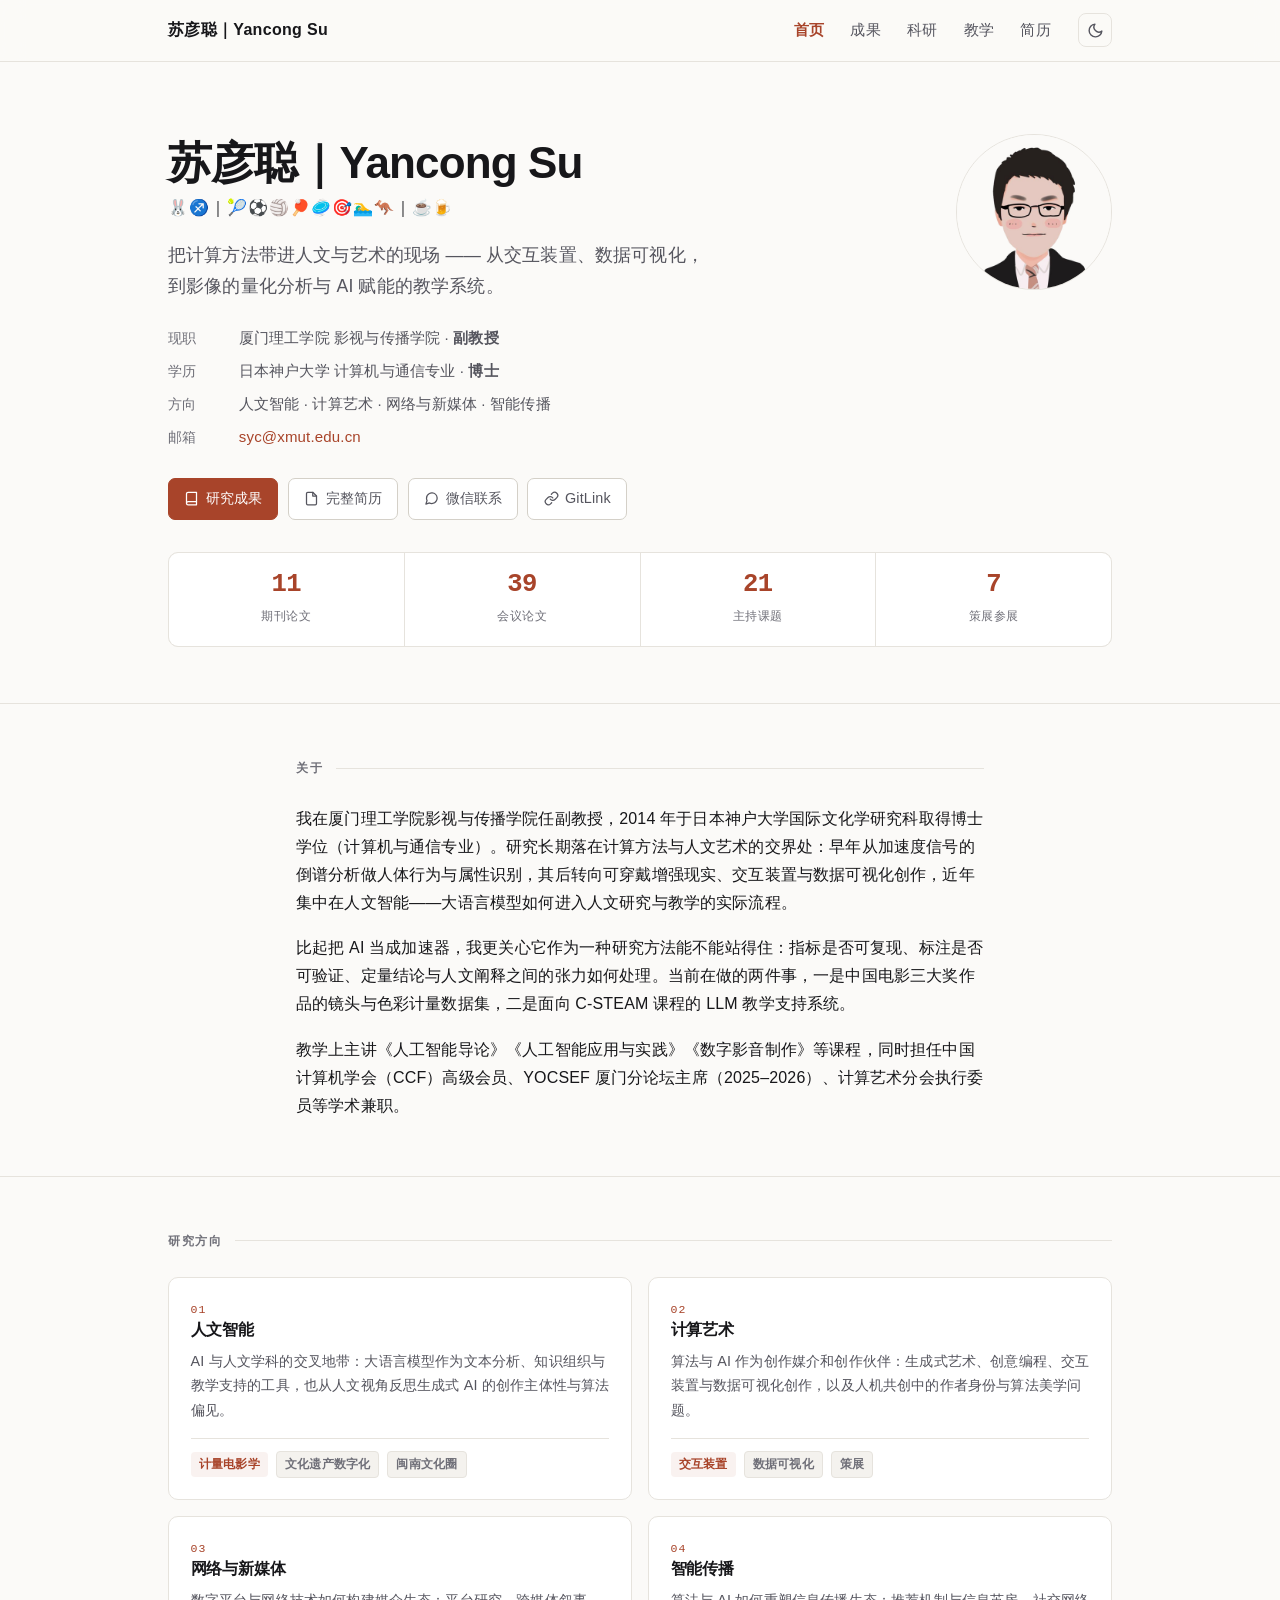
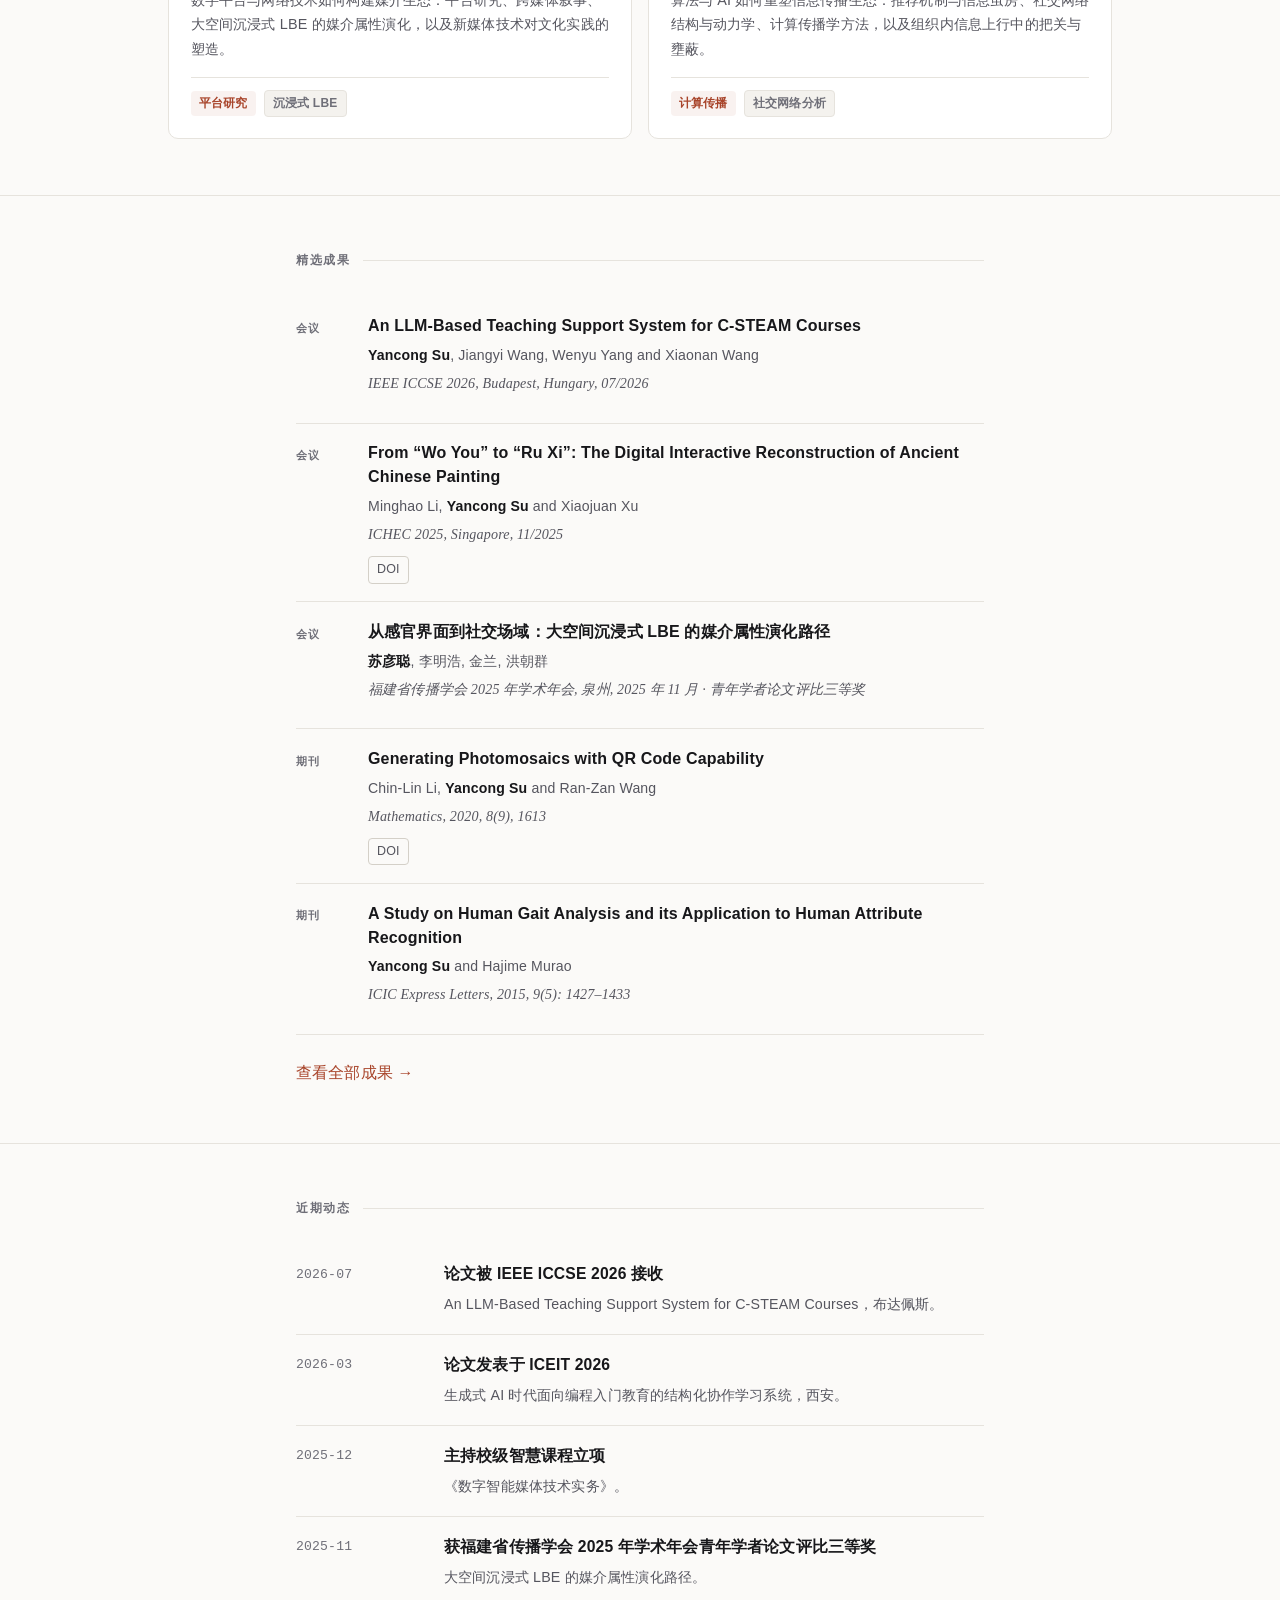
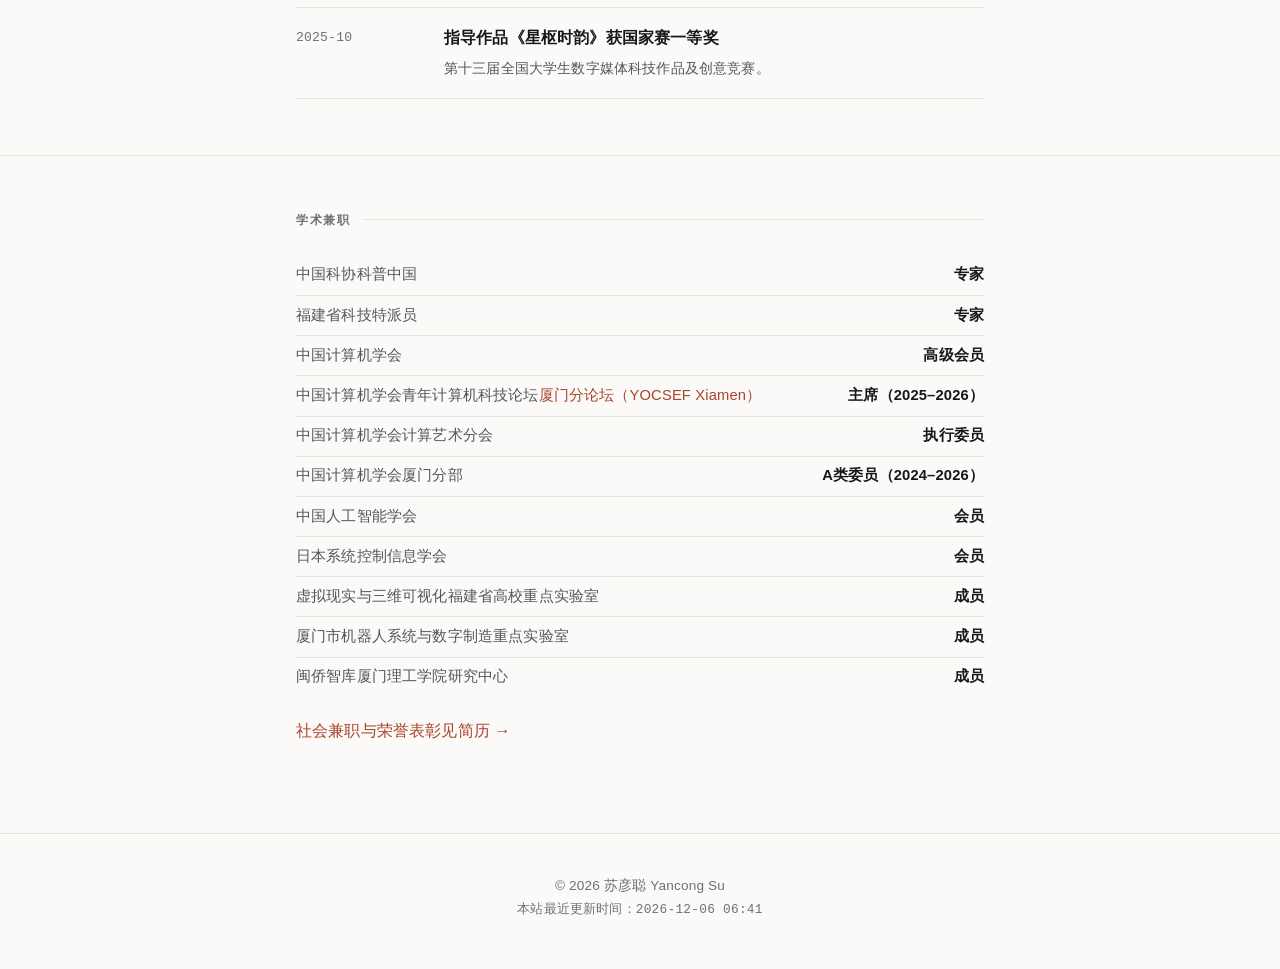
==== commit 01260b1f: "精简了顶部菜单的相关表述。" ====
--- a/index.html
+++ b/index.html
@@ -209,7 +209,7 @@
 
       </ul>
 
-      <p style="margin-top:1.5rem"><a href="publications.html">查看全部研究成果 →</a></p>
+      <p style="margin-top:1.5rem"><a href="publications.html">查看全部成果 →</a></p>
     </div>
   </section>
 
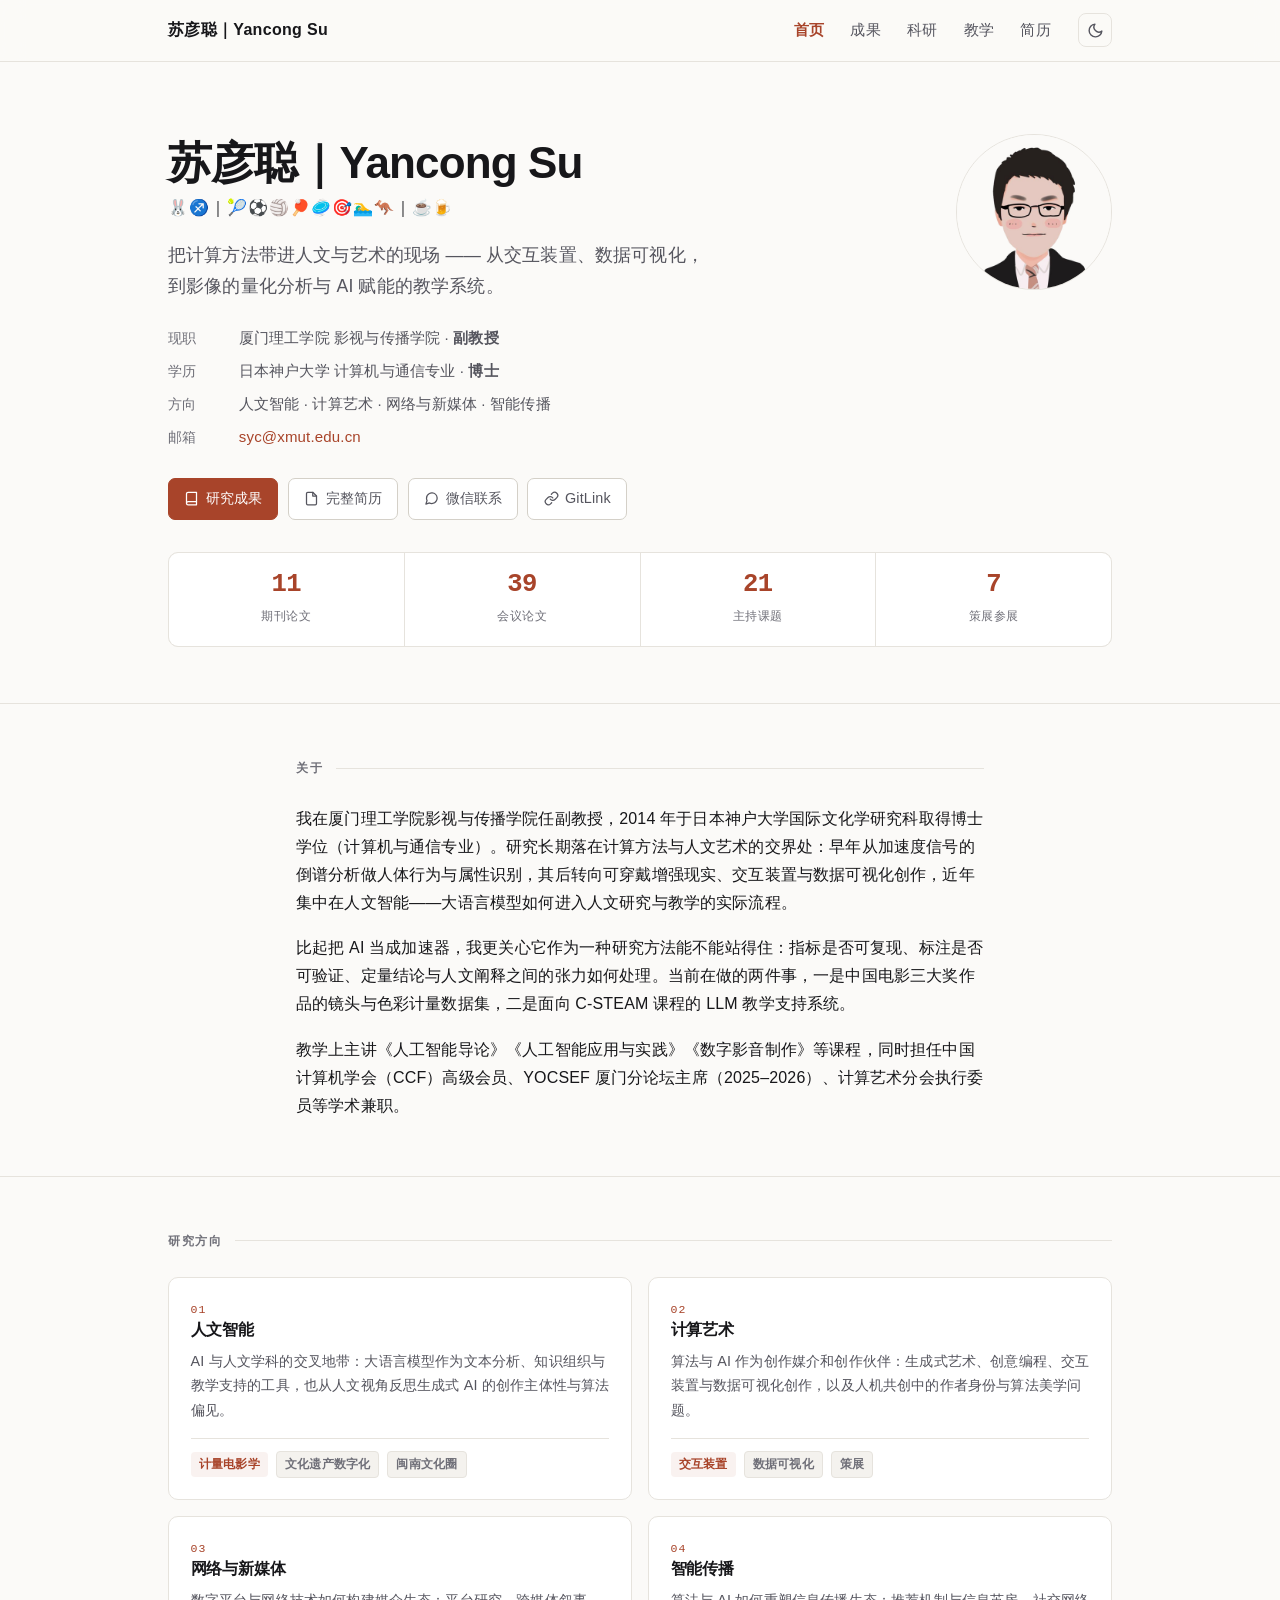
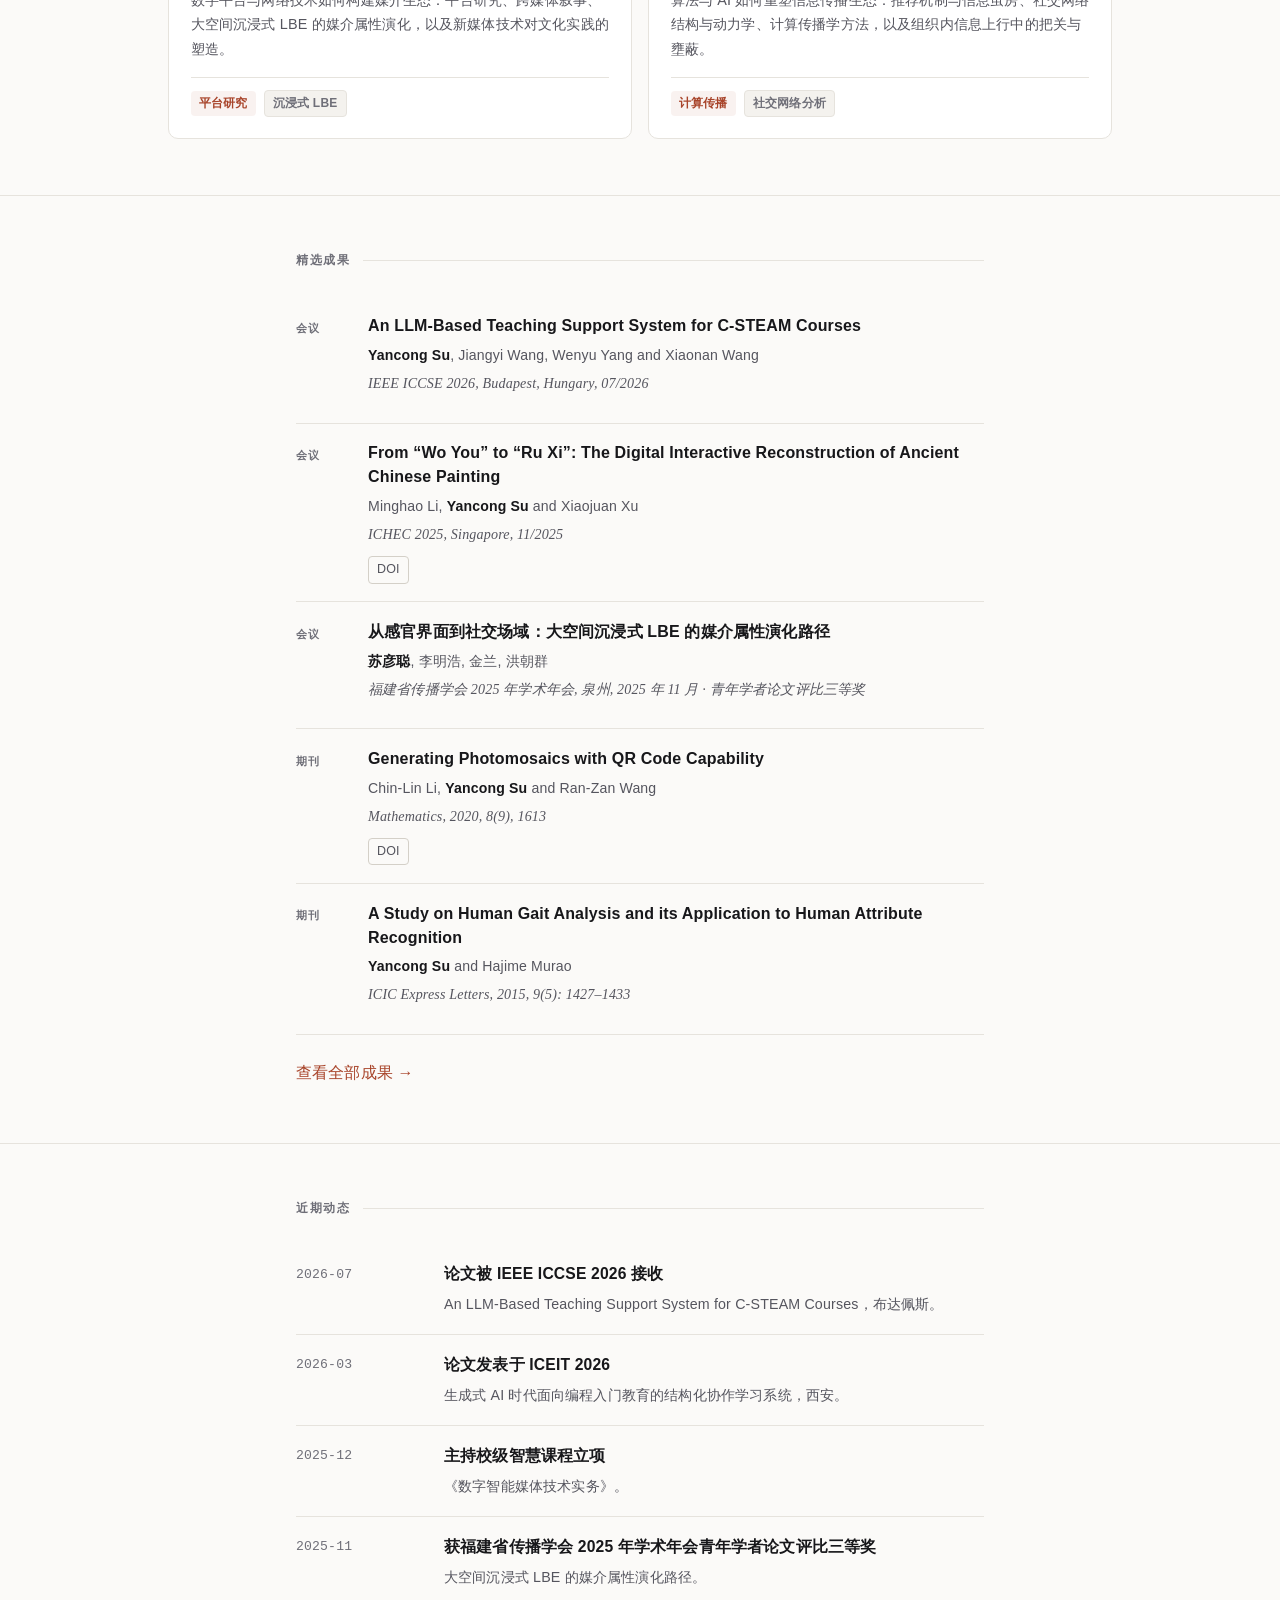
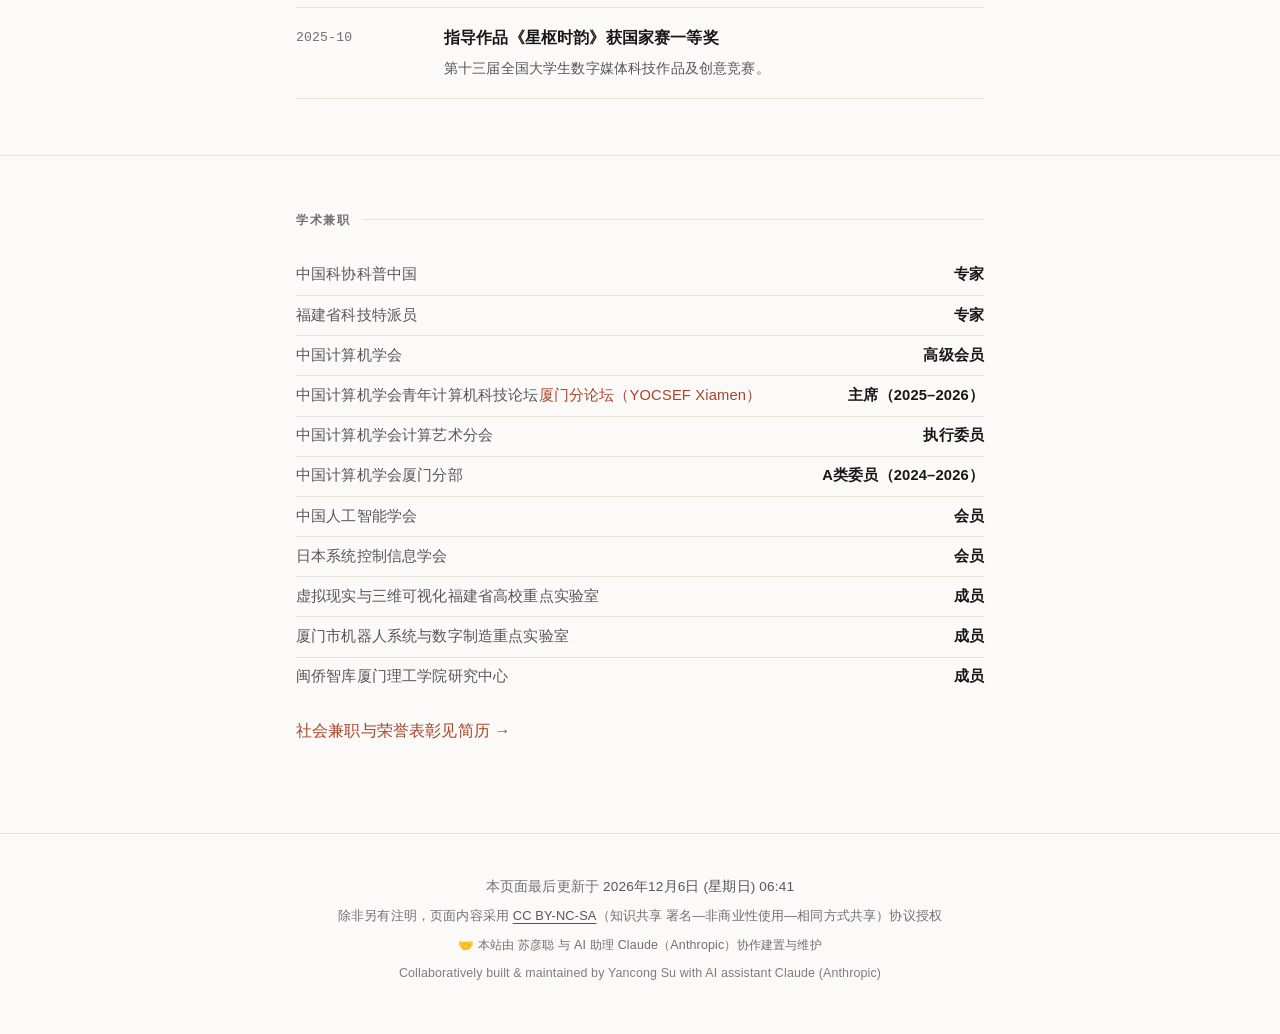
==== commit fef6c822: "页脚改为更新时间 + CC 授权 + 协作署名 替换原先的「© + 本站最近更新时间」两行，改为四行：    本页面最后更新于 2026年8月25日 (星期二) 01:39   除非另有注明，页面内容" ====
--- a/index.html
+++ b/index.html
@@ -14,7 +14,7 @@
 <link rel="apple-touch-icon" href="assets/img/apple-touch-icon.png">
 <!-- 首帧就套用已保存的主题，避免深色模式下白屏闪一下 -->
 <script>(function(){try{var t=localStorage.getItem('theme');if(t)document.documentElement.setAttribute('data-theme',t);}catch(e){}})();</script>
-<link rel="stylesheet" href="assets/css/main.css?v=20260824">
+<link rel="stylesheet" href="assets/css/main.css?v=20260825">
 </head>
 <body>
 <a class="skip-link" href="#main">跳到主要内容</a>
@@ -290,12 +290,14 @@
 </main>
 <footer class="site-footer">
   <div class="wrap">
-    <p>© 2026 苏彦聪 Yancong Su</p>
     <!-- 更新时间由 main.js 从 HTTP Last-Modified 填入；没有脚本时整行不显示，避免给出过期日期 -->
-    <p class="site-footer__updated" hidden>本站最近更新时间：<time id="site-updated"></time></p>
+    <p class="site-footer__updated" hidden>本页面最后更新于 <time id="site-updated"></time></p>
+    <p class="site-footer__license">除非另有注明，页面内容采用 <a href="https://creativecommons.org/licenses/by-nc-sa/4.0/deed.zh-hans" rel="license noopener">CC BY-NC-SA</a>（知识共享 署名—非商业性使用—相同方式共享）协议授权</p>
+    <p class="site-footer__credit">🤝 本站由 苏彦聪 与 AI 助理 Claude（Anthropic）协作建置与维护</p>
+    <p class="site-footer__credit" lang="en">Collaboratively built &amp; maintained by Yancong Su with AI assistant Claude (Anthropic)</p>
   </div>
 </footer>
 
-<script src="assets/js/main.js?v=20260824"></script>
+<script src="assets/js/main.js?v=20260825"></script>
 </body>
 </html>
--- a/assets/css/main.css
+++ b/assets/css/main.css
@@ -684,16 +684,25 @@
   max-width: var(--wide);
   text-align: center;
 }
-.site-footer p { margin: 0; }
-.site-footer__updated {
-  margin-top: 0.45rem;
-  font-size: 0.8rem;
-  color: var(--text-3);
-}
-.site-footer__updated time {
-  font-family: var(--font-mono);
-  letter-spacing: 0.02em;
-}
+.site-footer p { margin: 0; line-height: 1.9; }
+.site-footer p + p { margin-top: 0.3rem; }
+
+.site-footer__updated time { color: var(--text-2); }
+
+.site-footer__license { font-size: 0.8rem; }
+.site-footer__license a { color: var(--text-2); text-decoration: underline; }
+.site-footer__license a:hover { color: var(--accent); }
+
+/* 协作署名：中英两行，比上方再轻一档 */
+.site-footer__credit {
+  font-size: 0.78rem;
+  color: var(--text-3);
+}
+.site-footer__credit[lang="en"] {
+  letter-spacing: 0.01em;
+  opacity: 0.9;
+}
+.site-footer__credit:first-of-type { margin-top: 0.75rem; }
 
 /* --------------------------------------------------------------------------
    11. 数字概览
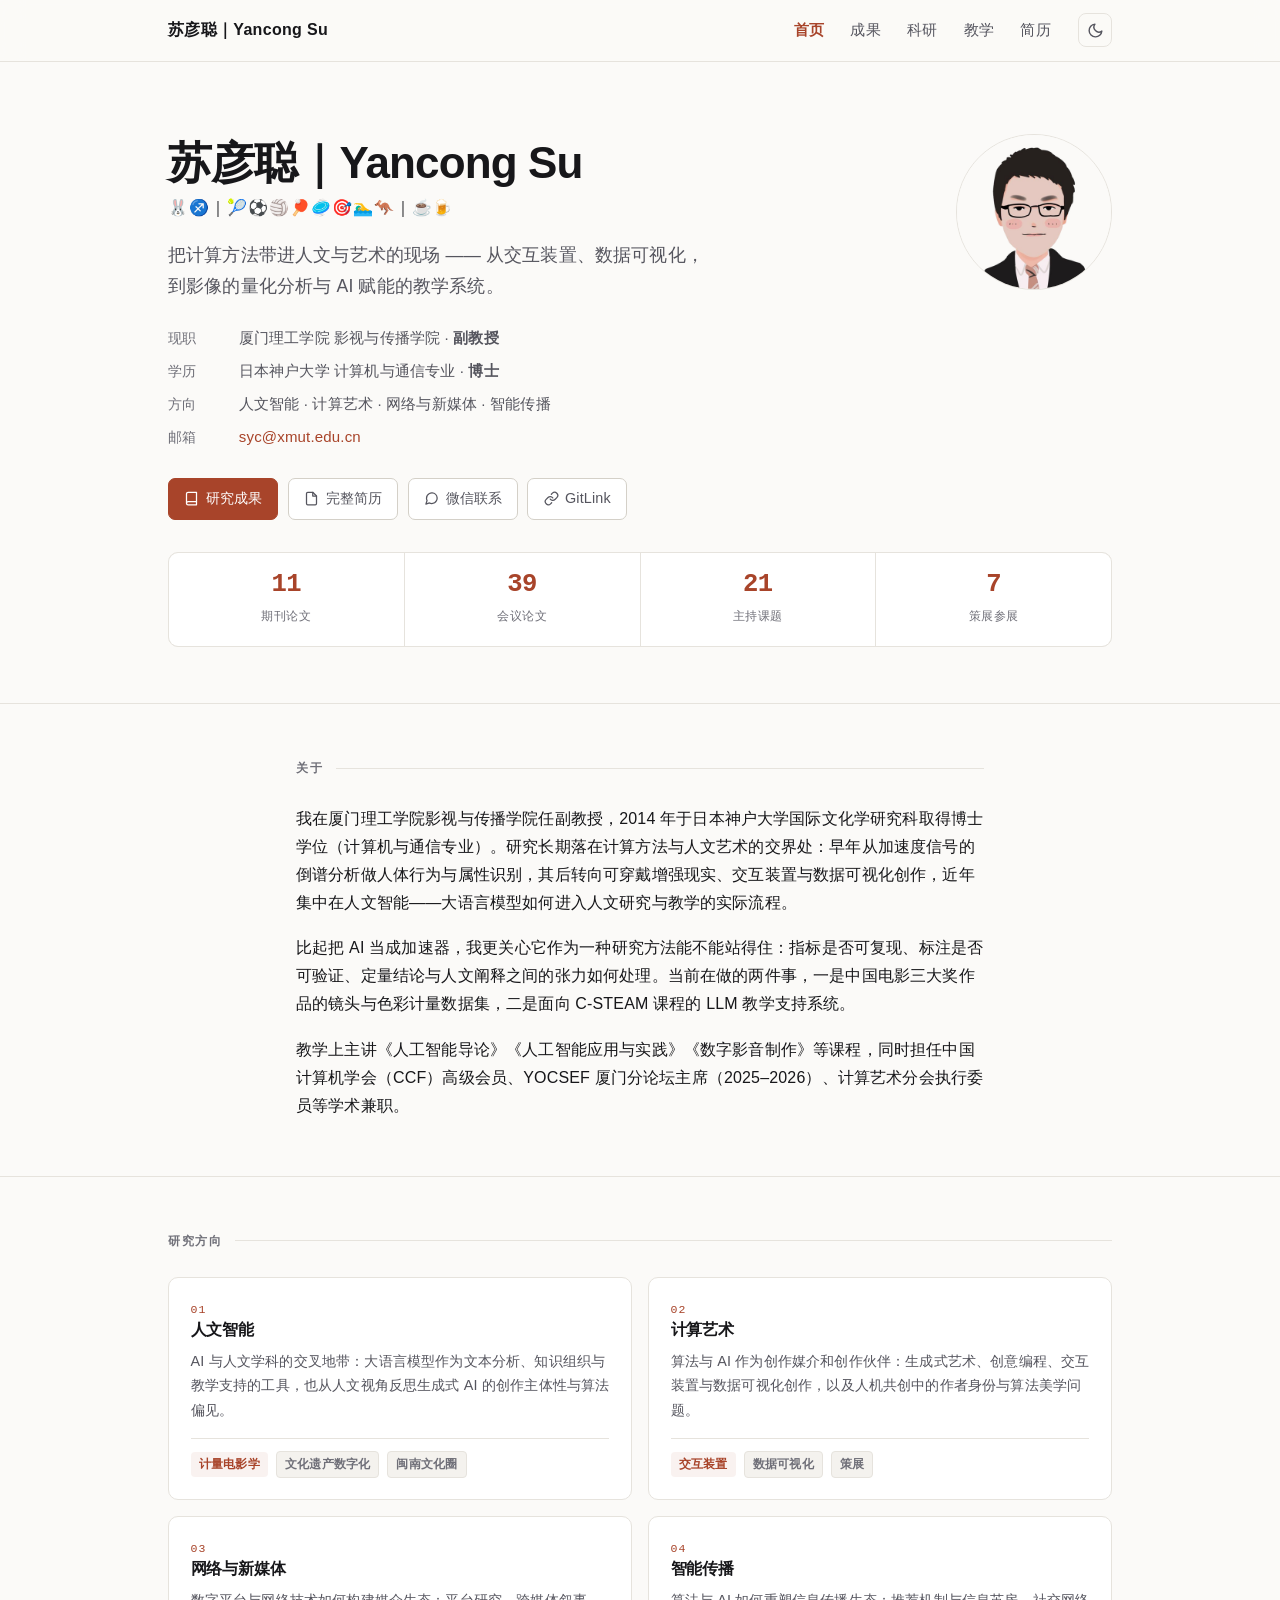
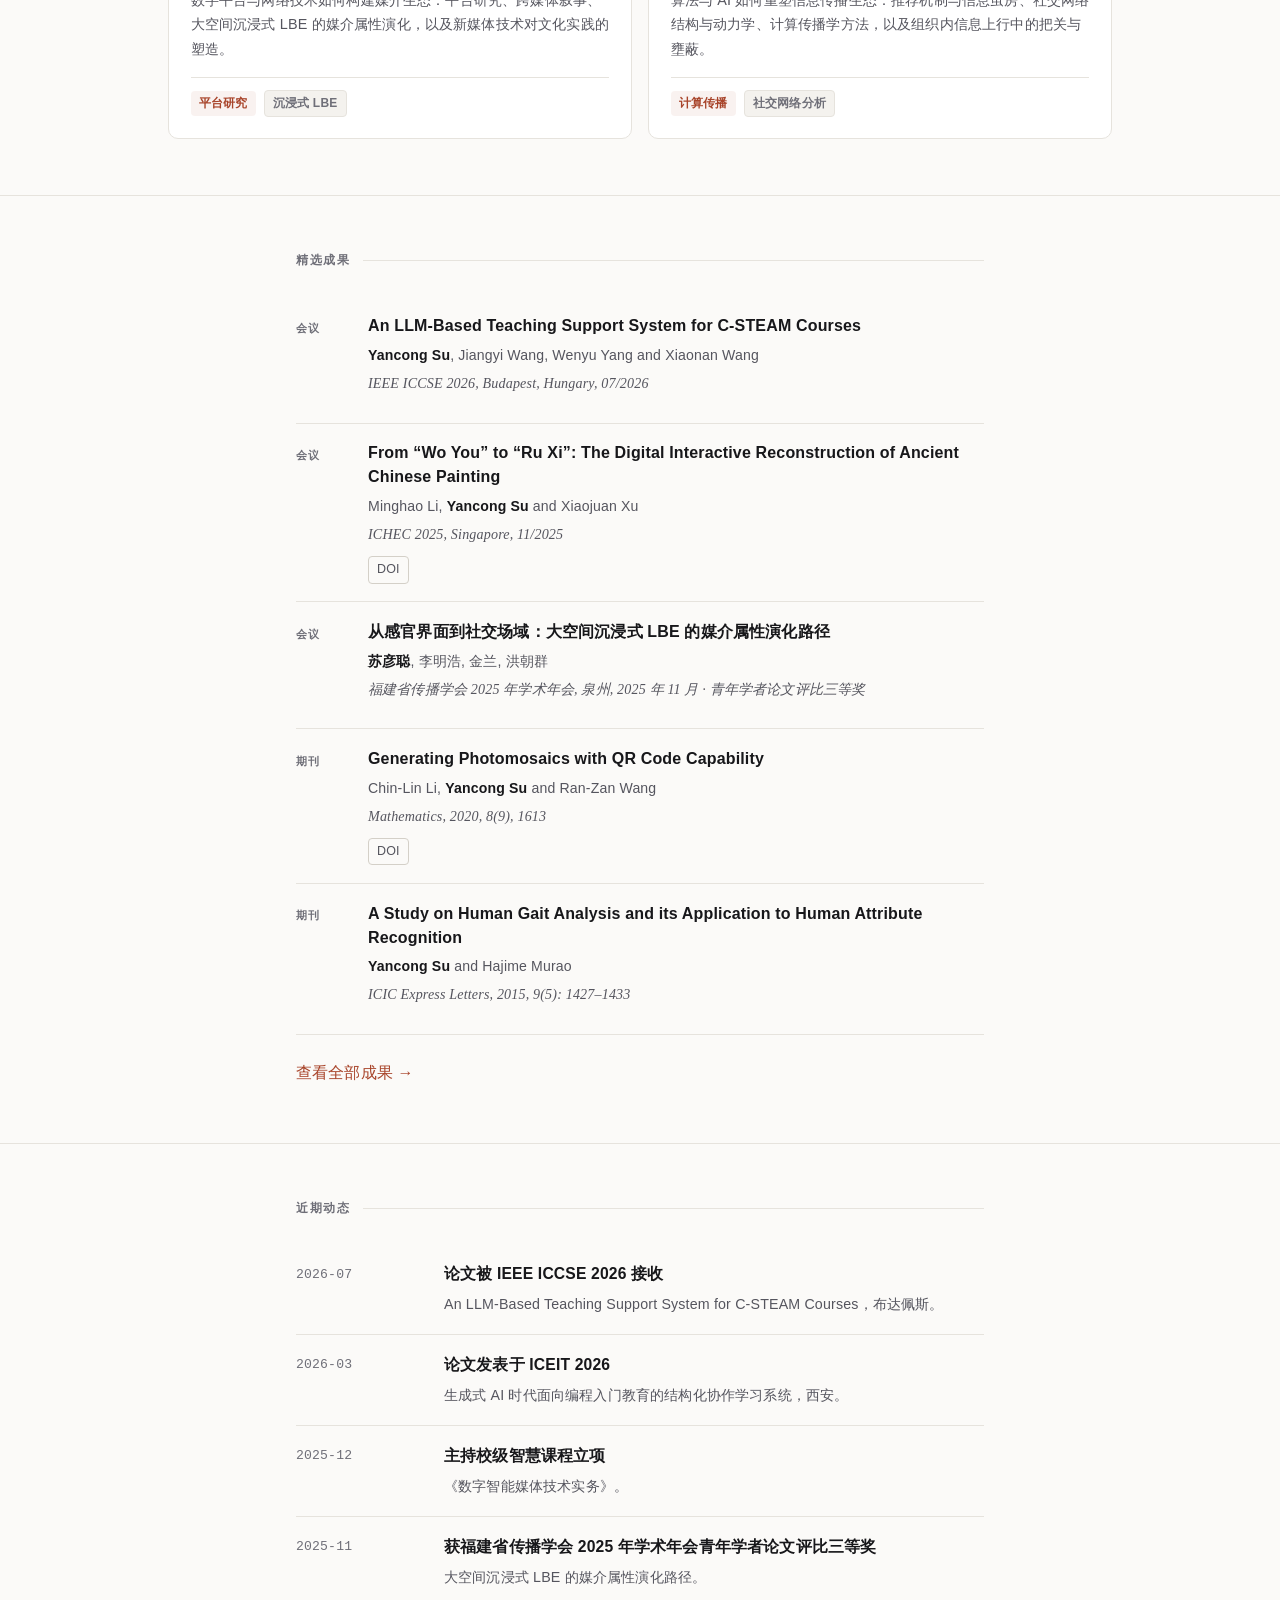
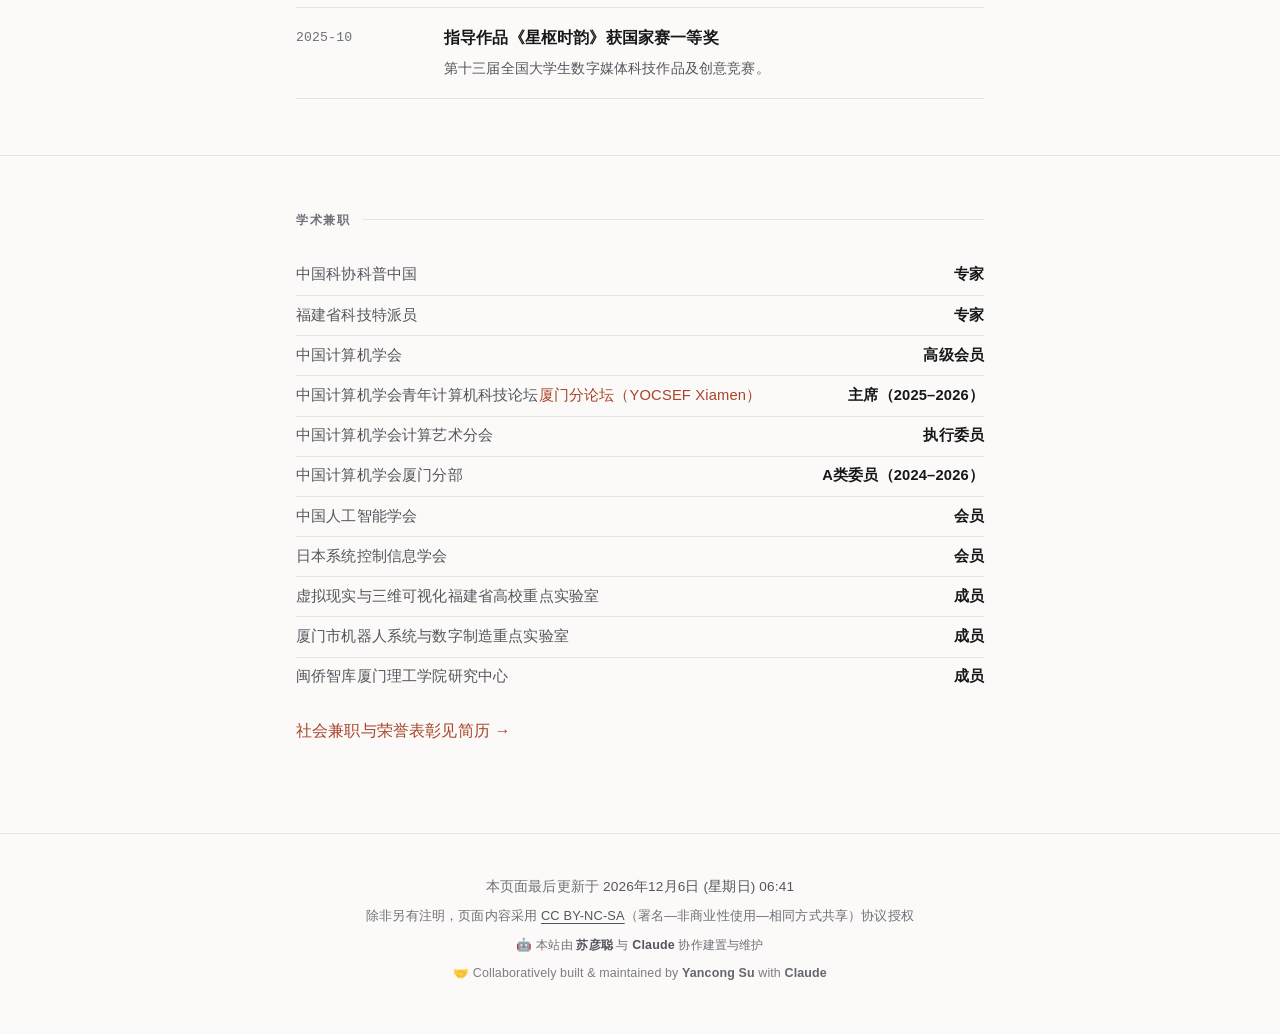
==== commit c26029dd: "页脚微调：精简 CC 条款名，署名加粗并链接 - CC 条款名去掉「知识共享 」前缀，只留（署名—非商业性使用—相同方式共享） - 中文署名行 emoji 改为 🤖，去掉「AI 助理」与「（Anthr" ====
--- a/index.html
+++ b/index.html
@@ -14,7 +14,7 @@
 <link rel="apple-touch-icon" href="assets/img/apple-touch-icon.png">
 <!-- 首帧就套用已保存的主题，避免深色模式下白屏闪一下 -->
 <script>(function(){try{var t=localStorage.getItem('theme');if(t)document.documentElement.setAttribute('data-theme',t);}catch(e){}})();</script>
-<link rel="stylesheet" href="assets/css/main.css?v=20260825">
+<link rel="stylesheet" href="assets/css/main.css?v=20260825b">
 </head>
 <body>
 <a class="skip-link" href="#main">跳到主要内容</a>
@@ -292,12 +292,12 @@
   <div class="wrap">
     <!-- 更新时间由 main.js 从 HTTP Last-Modified 填入；没有脚本时整行不显示，避免给出过期日期 -->
     <p class="site-footer__updated" hidden>本页面最后更新于 <time id="site-updated"></time></p>
-    <p class="site-footer__license">除非另有注明，页面内容采用 <a href="https://creativecommons.org/licenses/by-nc-sa/4.0/deed.zh-hans" rel="license noopener">CC BY-NC-SA</a>（知识共享 署名—非商业性使用—相同方式共享）协议授权</p>
-    <p class="site-footer__credit">🤝 本站由 苏彦聪 与 AI 助理 Claude（Anthropic）协作建置与维护</p>
-    <p class="site-footer__credit" lang="en">Collaboratively built &amp; maintained by Yancong Su with AI assistant Claude (Anthropic)</p>
+    <p class="site-footer__license">除非另有注明，页面内容采用 <a href="https://creativecommons.org/licenses/by-nc-sa/4.0/deed.zh-hans" rel="license noopener">CC BY-NC-SA</a>（署名—非商业性使用—相同方式共享）协议授权</p>
+    <p class="site-footer__credit">🤖 本站由 <a href="index.html"><strong>苏彦聪</strong></a> 与 <strong>Claude</strong> 协作建置与维护</p>
+    <p class="site-footer__credit" lang="en">🤝 Collaboratively built &amp; maintained by <a href="index.html"><strong>Yancong Su</strong></a> with <strong>Claude</strong></p>
   </div>
 </footer>
 
-<script src="assets/js/main.js?v=20260825"></script>
+<script src="assets/js/main.js?v=20260825b"></script>
 </body>
 </html>
--- a/assets/css/main.css
+++ b/assets/css/main.css
@@ -693,11 +693,15 @@
 .site-footer__license a { color: var(--text-2); text-decoration: underline; }
 .site-footer__license a:hover { color: var(--accent); }
 
-/* 协作署名：中英两行，比上方再轻一档 */
+/* 协作署名：中英两行，比上方再轻一档；人名加粗并提亮一档以便识别 */
 .site-footer__credit {
   font-size: 0.78rem;
   color: var(--text-3);
 }
+.site-footer__credit strong { font-weight: 650; color: var(--text-2); }
+.site-footer__credit a { color: inherit; text-decoration: none; }
+.site-footer__credit a:hover strong { color: var(--accent); }
+.site-footer__credit a:hover { text-decoration: underline; }
 .site-footer__credit[lang="en"] {
   letter-spacing: 0.01em;
   opacity: 0.9;
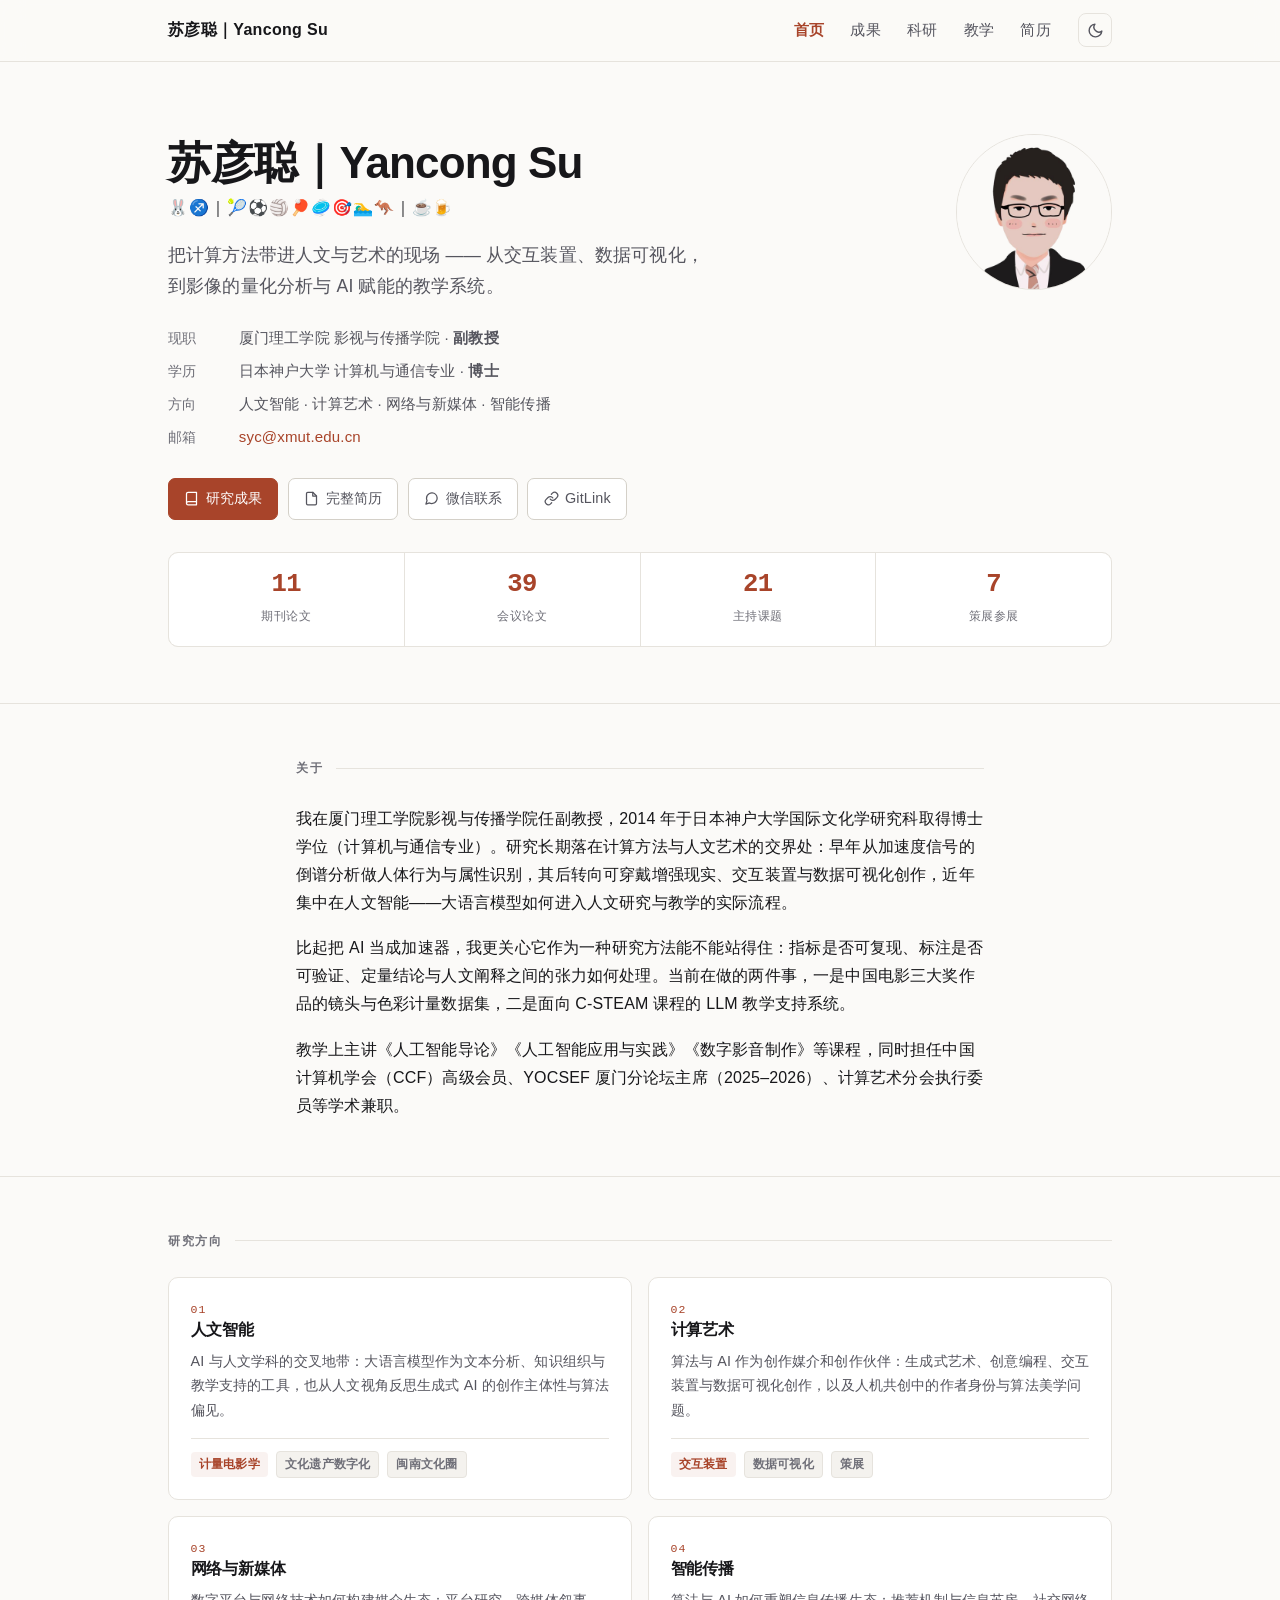
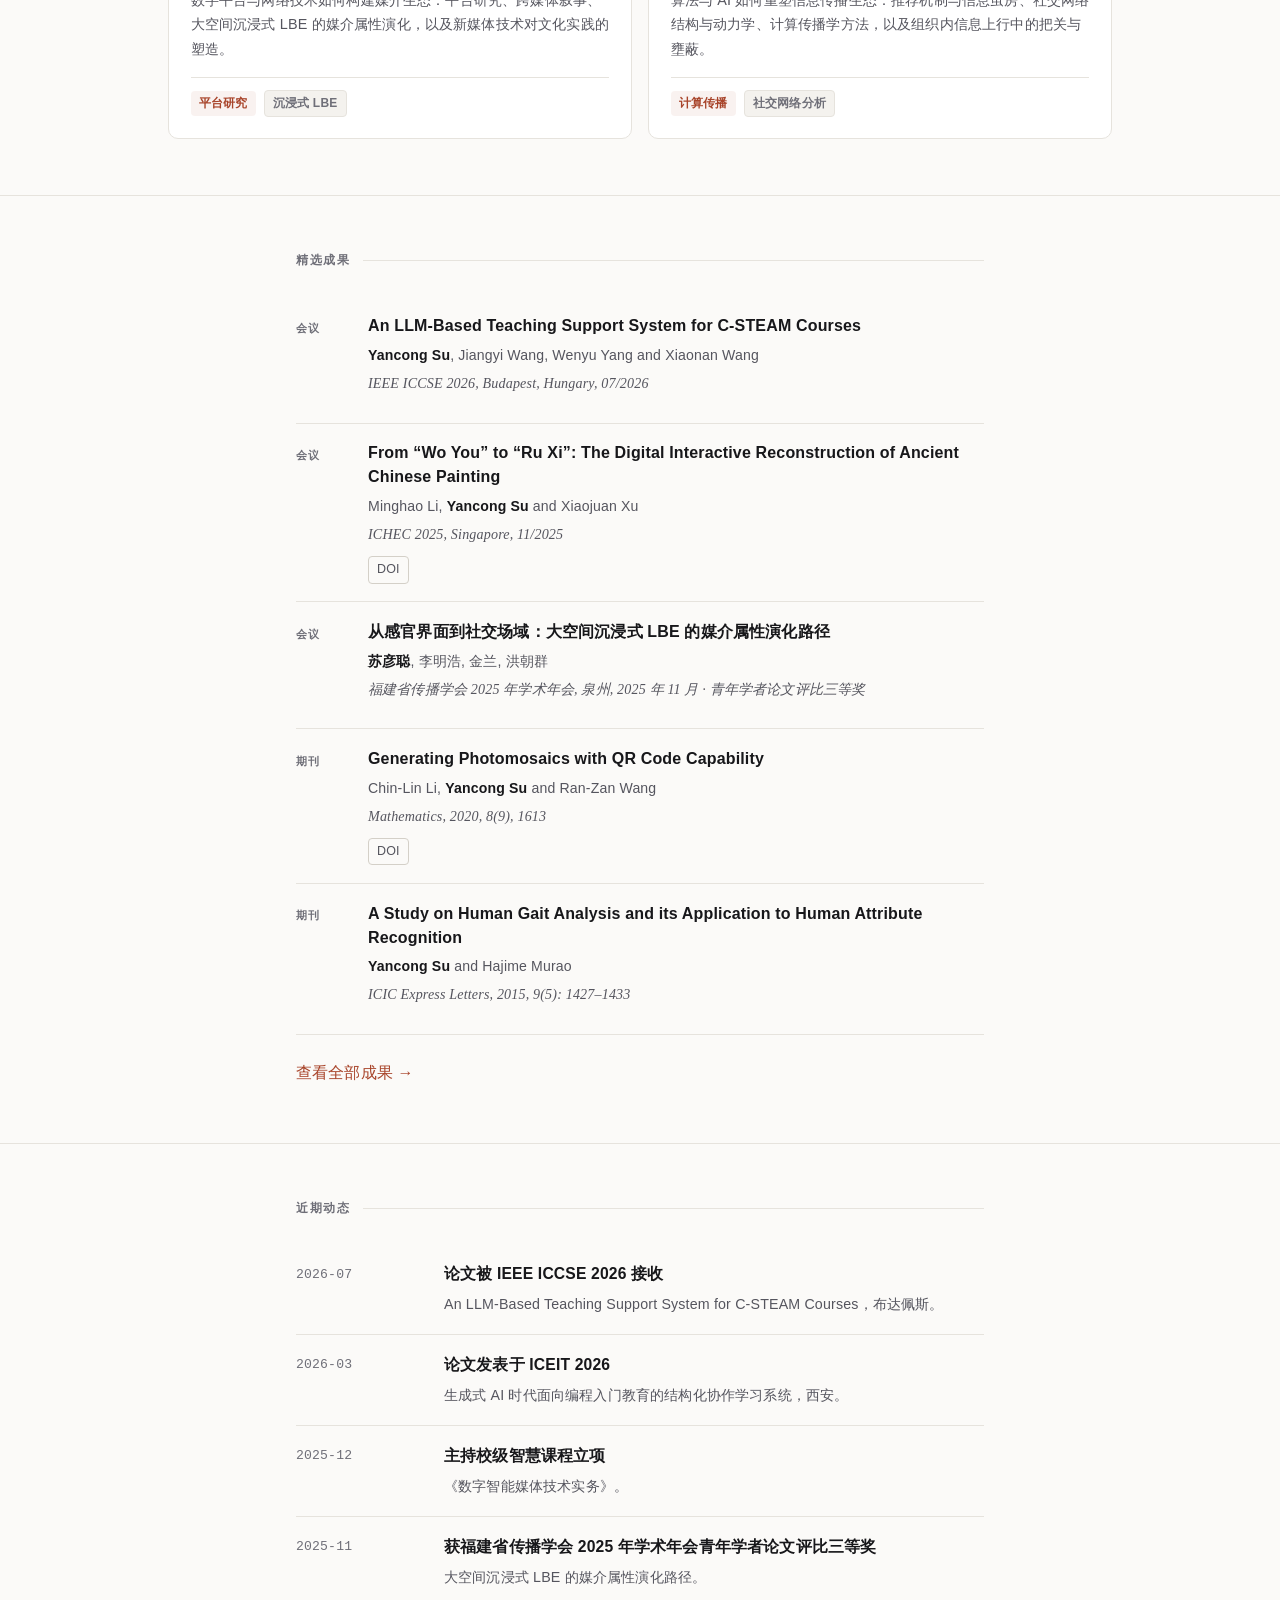
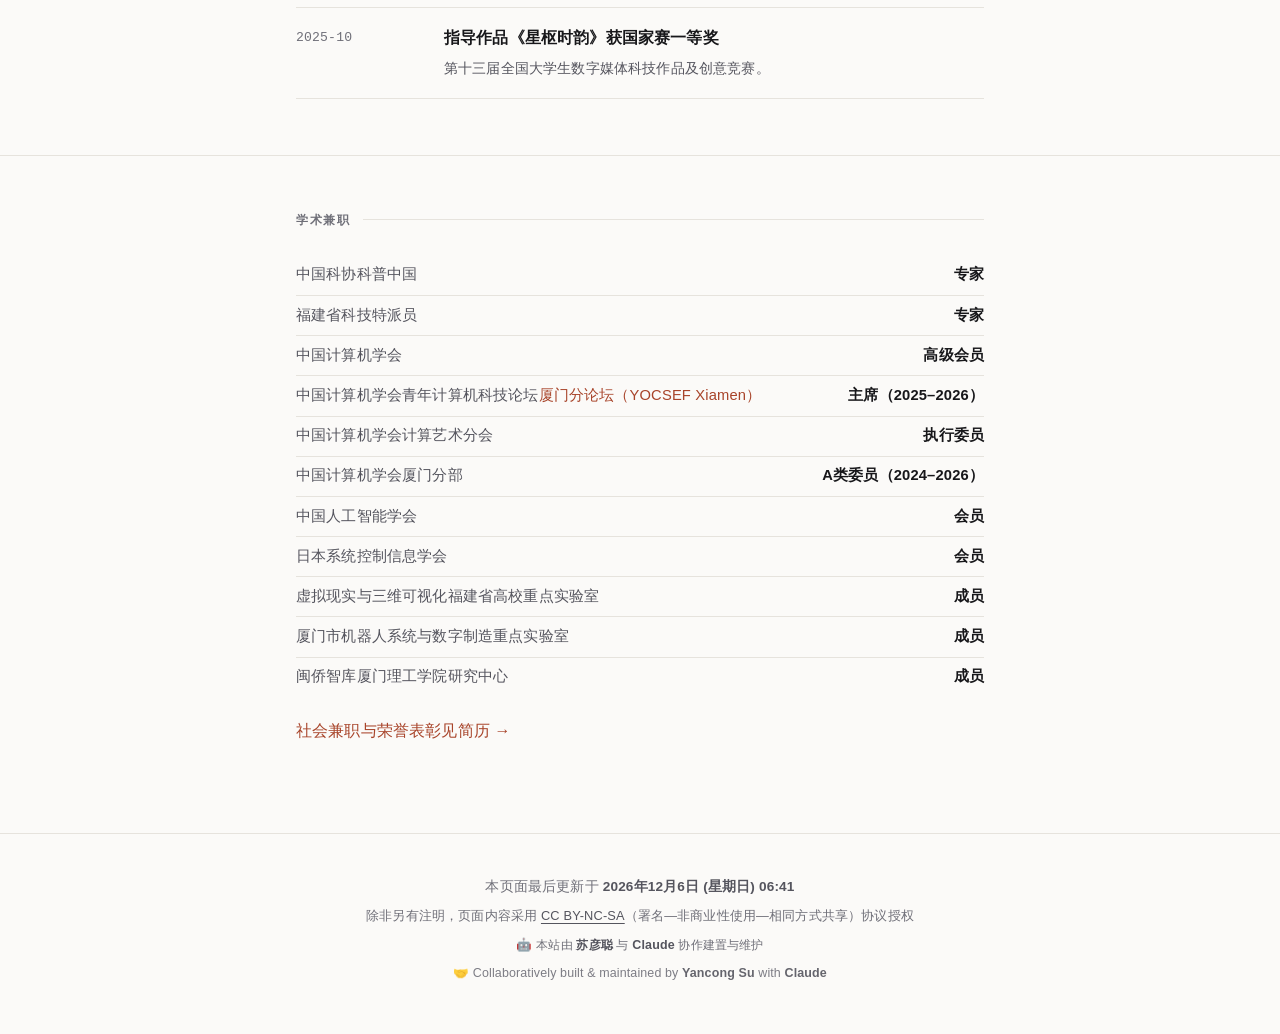
==== commit cfb11dba: "页脚更新时间加粗；修正 bump-version.sh 的版本号读取 - .site-footer__updated time 加 font-weight: 650，与署名行的人名同一档，   日期在" ====
--- a/index.html
+++ b/index.html
@@ -14,7 +14,7 @@
 <link rel="apple-touch-icon" href="assets/img/apple-touch-icon.png">
 <!-- 首帧就套用已保存的主题，避免深色模式下白屏闪一下 -->
 <script>(function(){try{var t=localStorage.getItem('theme');if(t)document.documentElement.setAttribute('data-theme',t);}catch(e){}})();</script>
-<link rel="stylesheet" href="assets/css/main.css?v=20260825b">
+<link rel="stylesheet" href="assets/css/main.css?v=20260825c">
 </head>
 <body>
 <a class="skip-link" href="#main">跳到主要内容</a>
@@ -298,6 +298,6 @@
   </div>
 </footer>
 
-<script src="assets/js/main.js?v=20260825b"></script>
+<script src="assets/js/main.js?v=20260825c"></script>
 </body>
 </html>
--- a/assets/css/main.css
+++ b/assets/css/main.css
@@ -687,7 +687,7 @@
 .site-footer p { margin: 0; line-height: 1.9; }
 .site-footer p + p { margin-top: 0.3rem; }
 
-.site-footer__updated time { color: var(--text-2); }
+.site-footer__updated time { color: var(--text-2); font-weight: 650; }
 
 .site-footer__license { font-size: 0.8rem; }
 .site-footer__license a { color: var(--text-2); text-decoration: underline; }
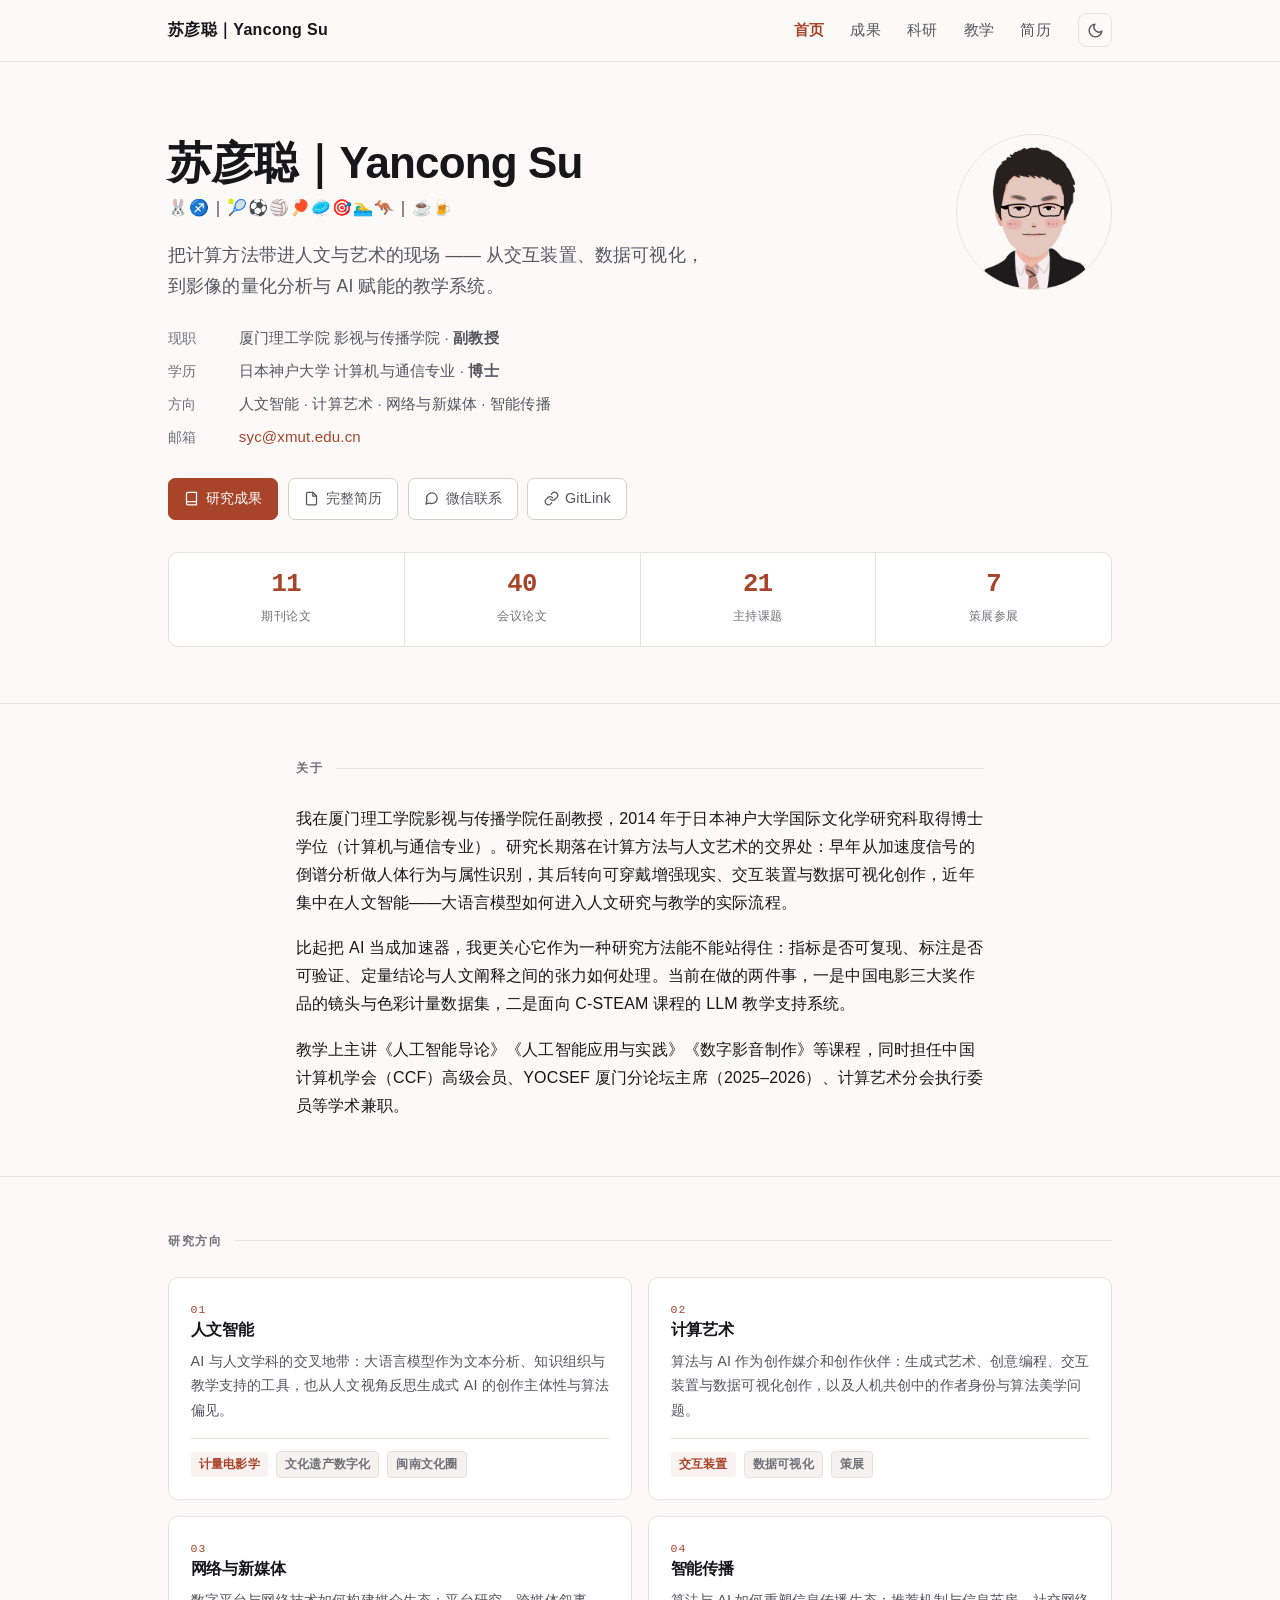
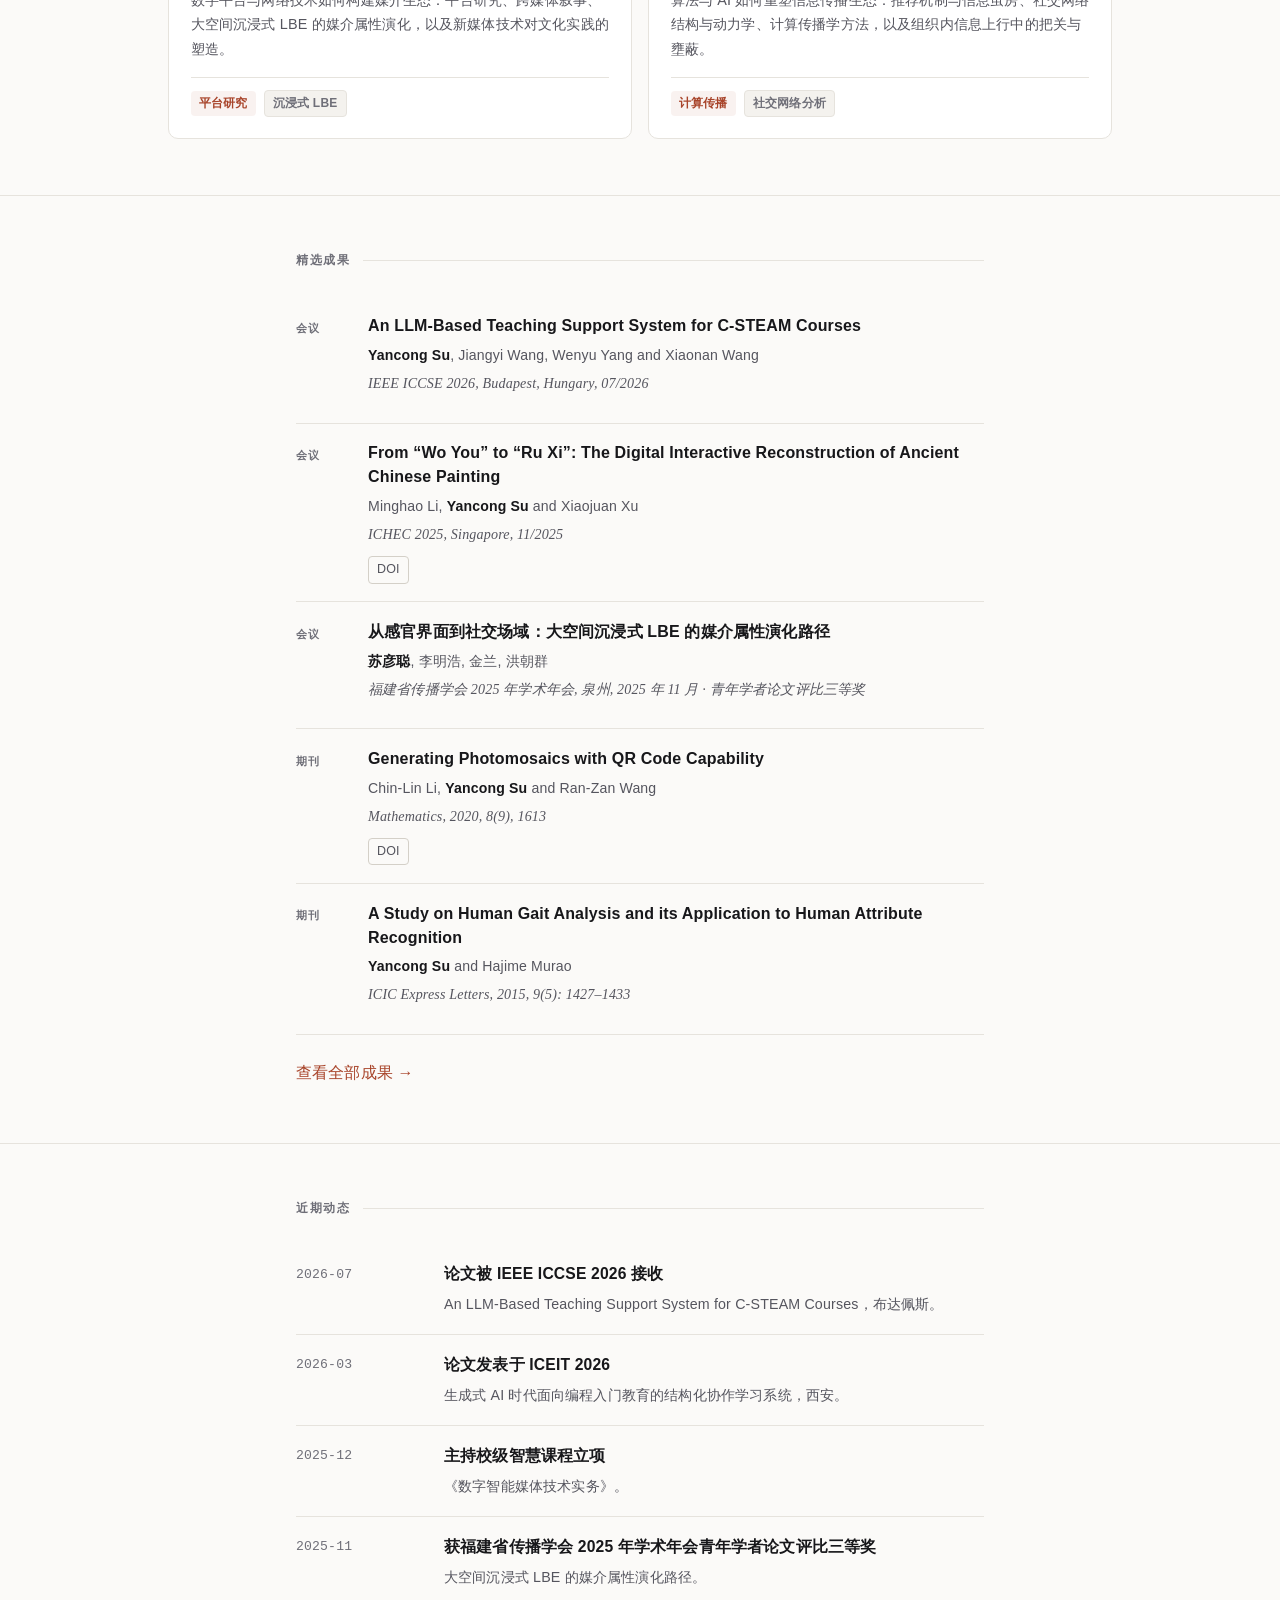
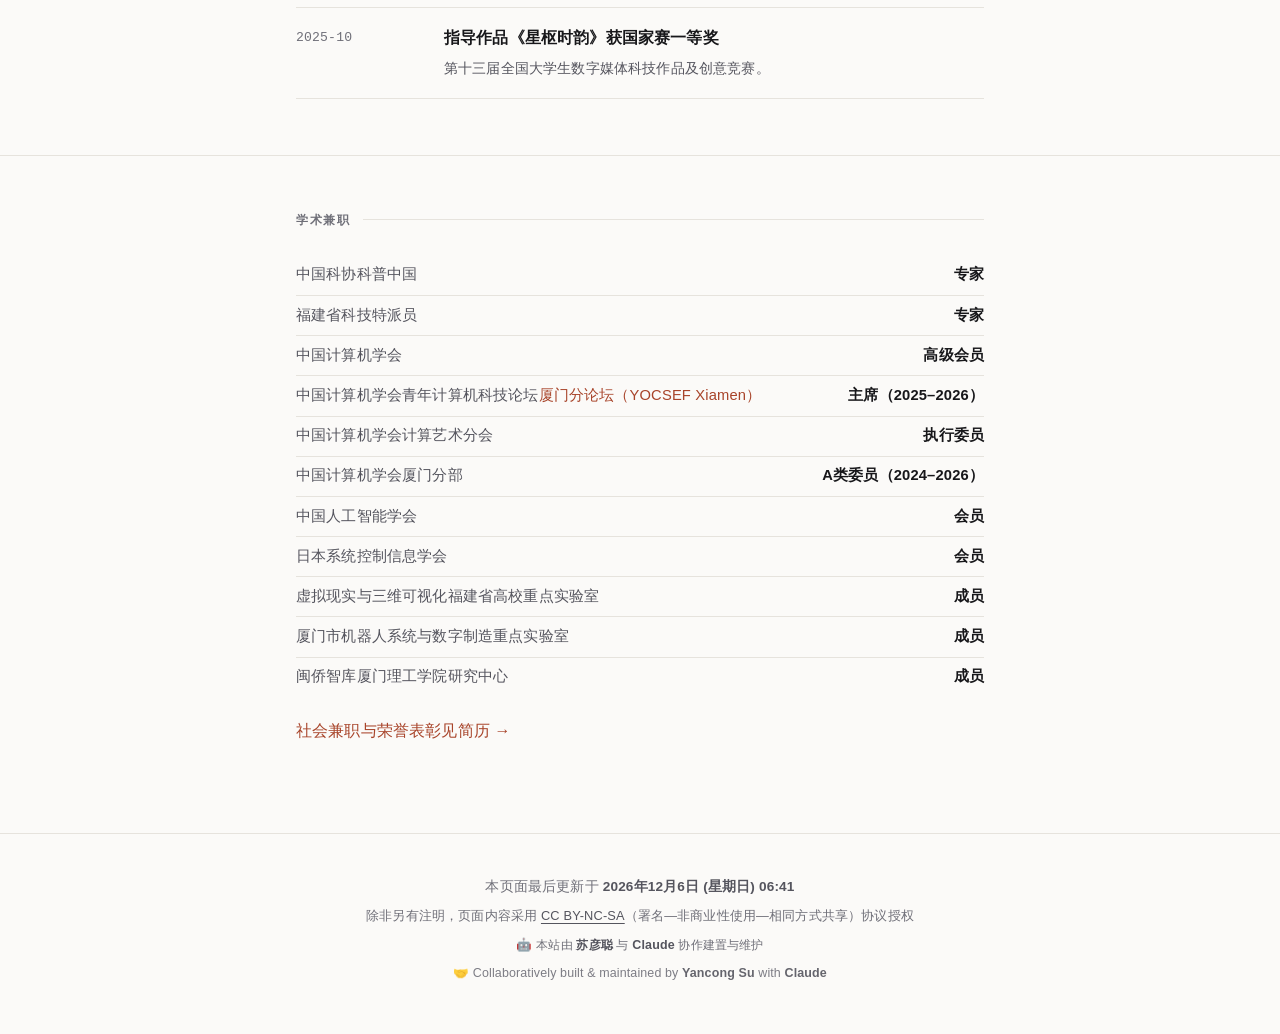
==== commit 454b1d0f: "新增会议论文：中国电影三大奖作品镜头与色彩计量数据集 从 📝 个人详情.md 同步：    苏彦聪, 朴经纬, 李洋, 赵小源, 吴泓润. 中国电影三大奖作品镜头与色彩   计量数据集. 第二届 CC" ====
--- a/index.html
+++ b/index.html
@@ -85,7 +85,7 @@
 
       <div class="stats">
         <div><b>11</b><span>期刊论文</span></div>
-        <div><b>39</b><span>会议论文</span></div>
+        <div><b>40</b><span>会议论文</span></div>
         <div><b>21</b><span>主持课题</span></div>
         <div><b>7</b><span>策展参展</span></div>
       </div>
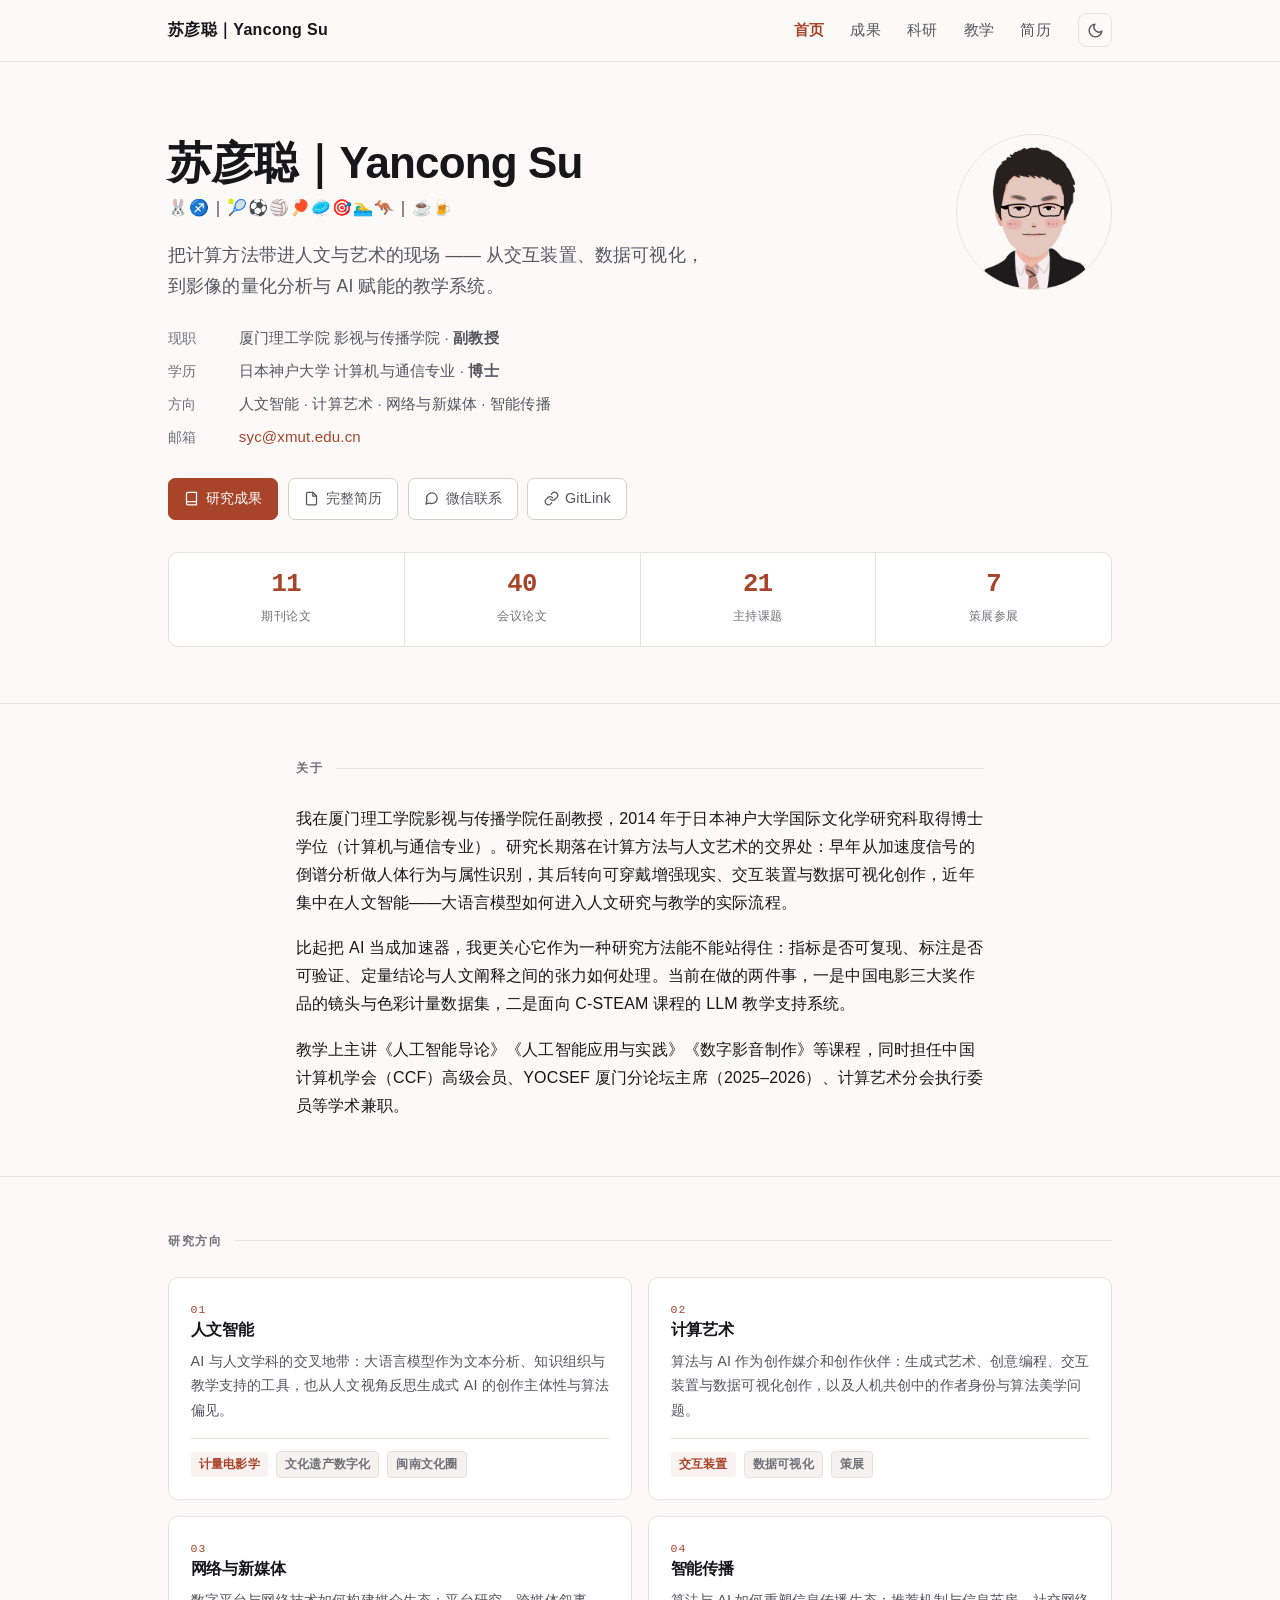
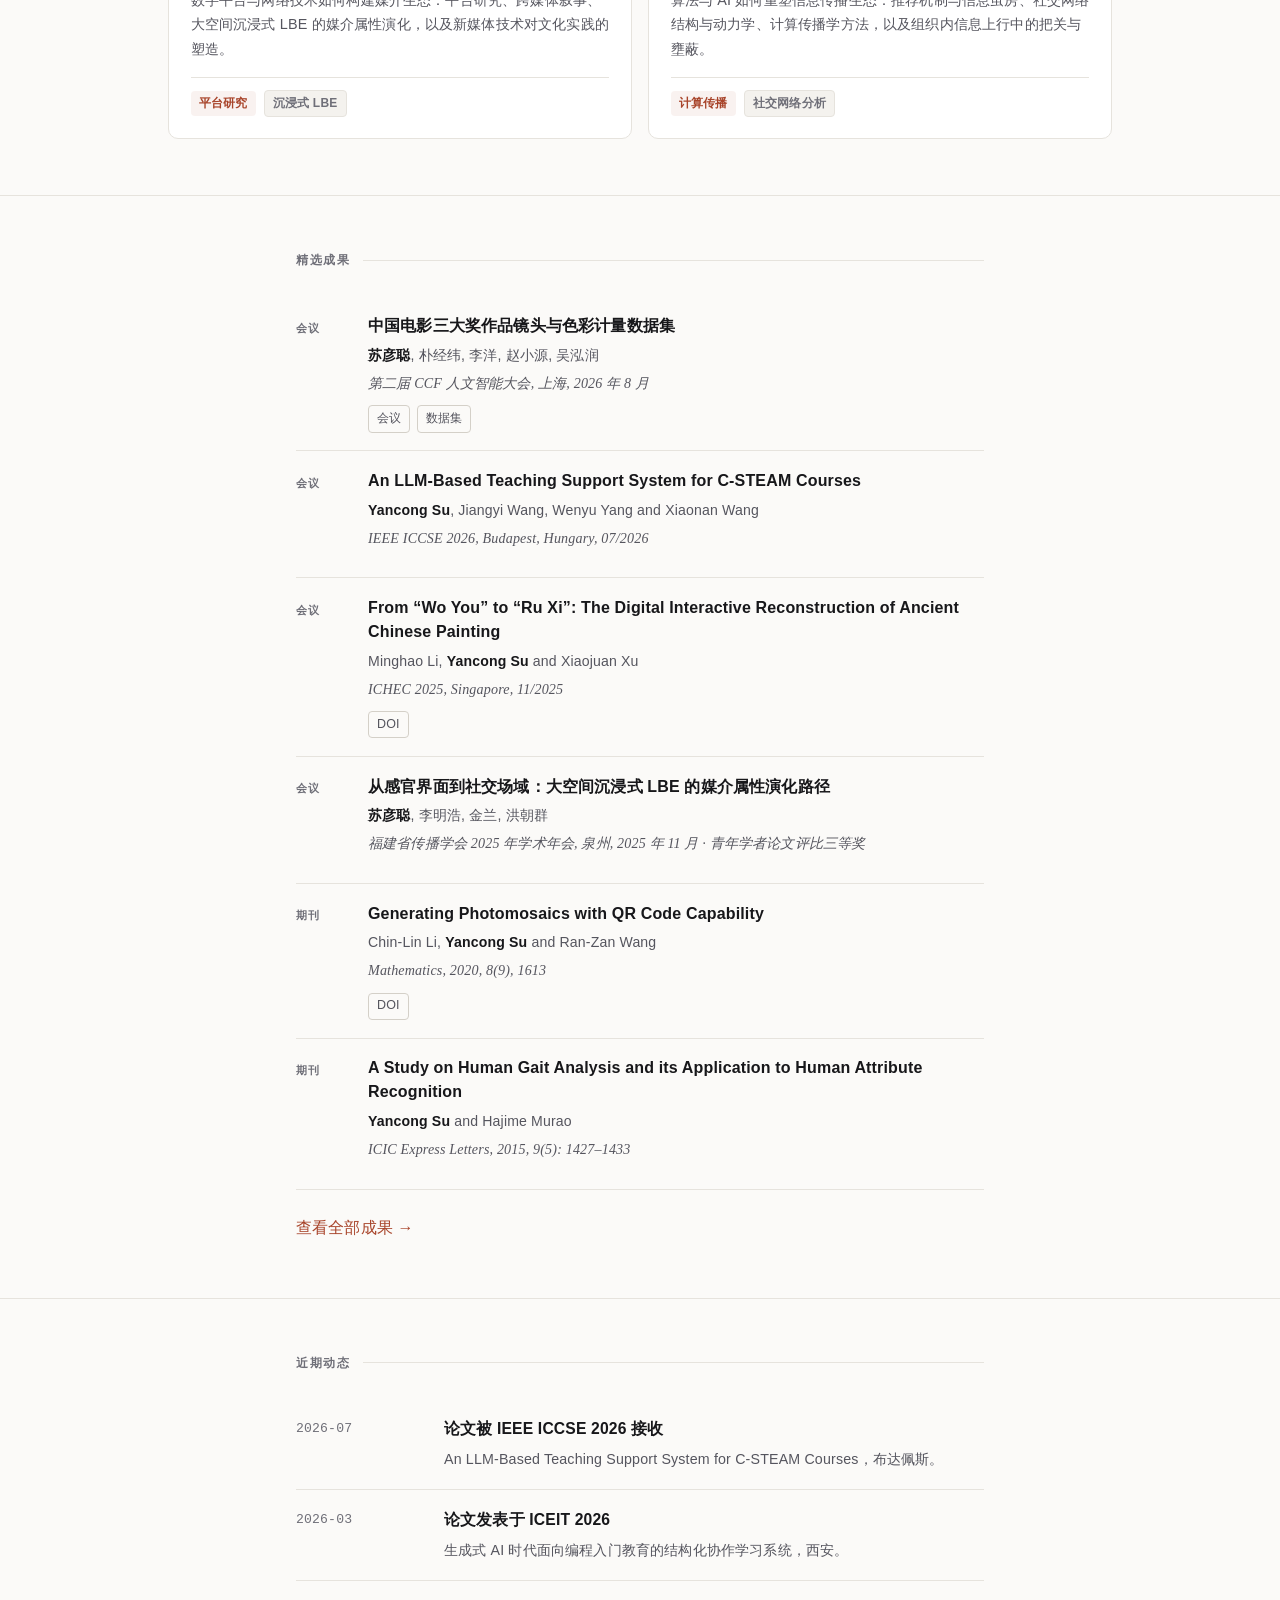
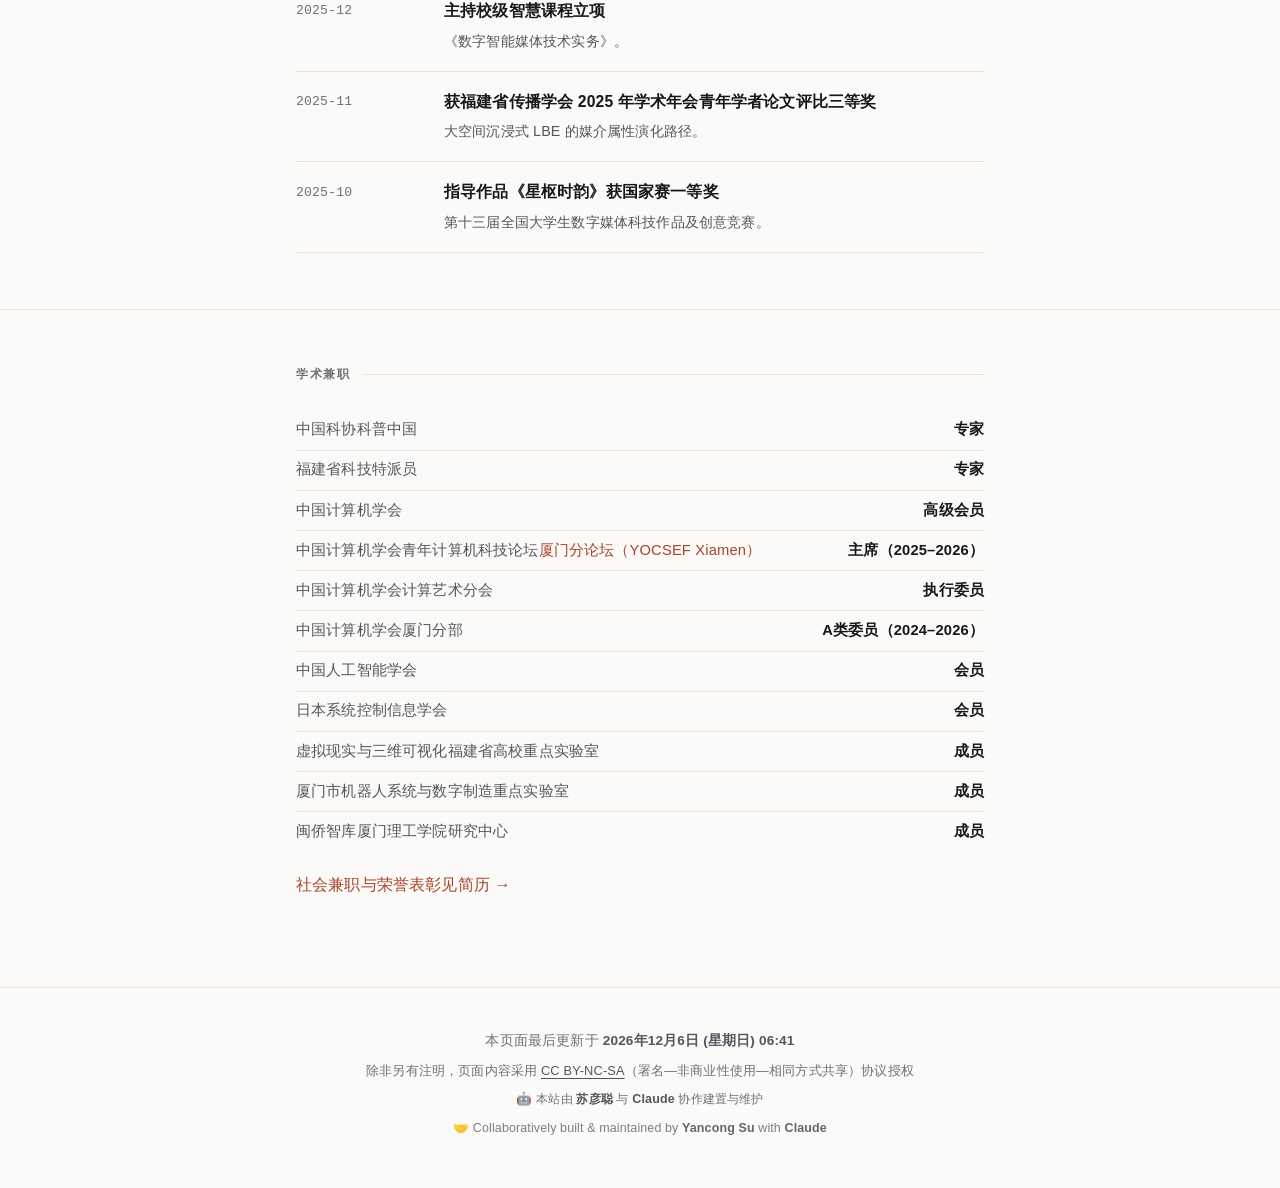
==== commit 9e5e82f0: "首页精选成果加入 CCF 人文智能大会那篇 中国电影三大奖作品镜头与色彩计量数据集（第二届 CCF 人文智能大会， 上海，2026 年 8 月）置于精选首位，精选成果由 5 条增至 6 条。  同样带" ====
--- a/index.html
+++ b/index.html
@@ -163,6 +163,16 @@
         <li class="pub">
           <div class="pub__type">会议</div>
           <div>
+            <div class="pub__title">中国电影三大奖作品镜头与色彩计量数据集</div>
+            <div class="pub__authors"><span class="me">苏彦聪</span>, 朴经纬, 李洋, 赵小源, 吴泓润</div>
+            <div class="pub__venue">第二届 CCF 人文智能大会, 上海, 2026 年 8 月</div>
+            <div class="pub__links"><a href="https://ccf.org.cn/ai4h2026/news_d_3211" rel="noopener">会议</a><a href="https://github.com/sogensou/china-film-awards-cinemetrics" rel="noopener">数据集</a></div>
+          </div>
+        </li>
+
+        <li class="pub">
+          <div class="pub__type">会议</div>
+          <div>
             <div class="pub__title">An LLM-Based Teaching Support System for C-STEAM Courses</div>
             <div class="pub__authors"><span class="me">Yancong Su</span>, Jiangyi Wang, Wenyu Yang and Xiaonan Wang</div>
             <div class="pub__venue">IEEE ICCSE 2026, Budapest, Hungary, 07/2026</div>
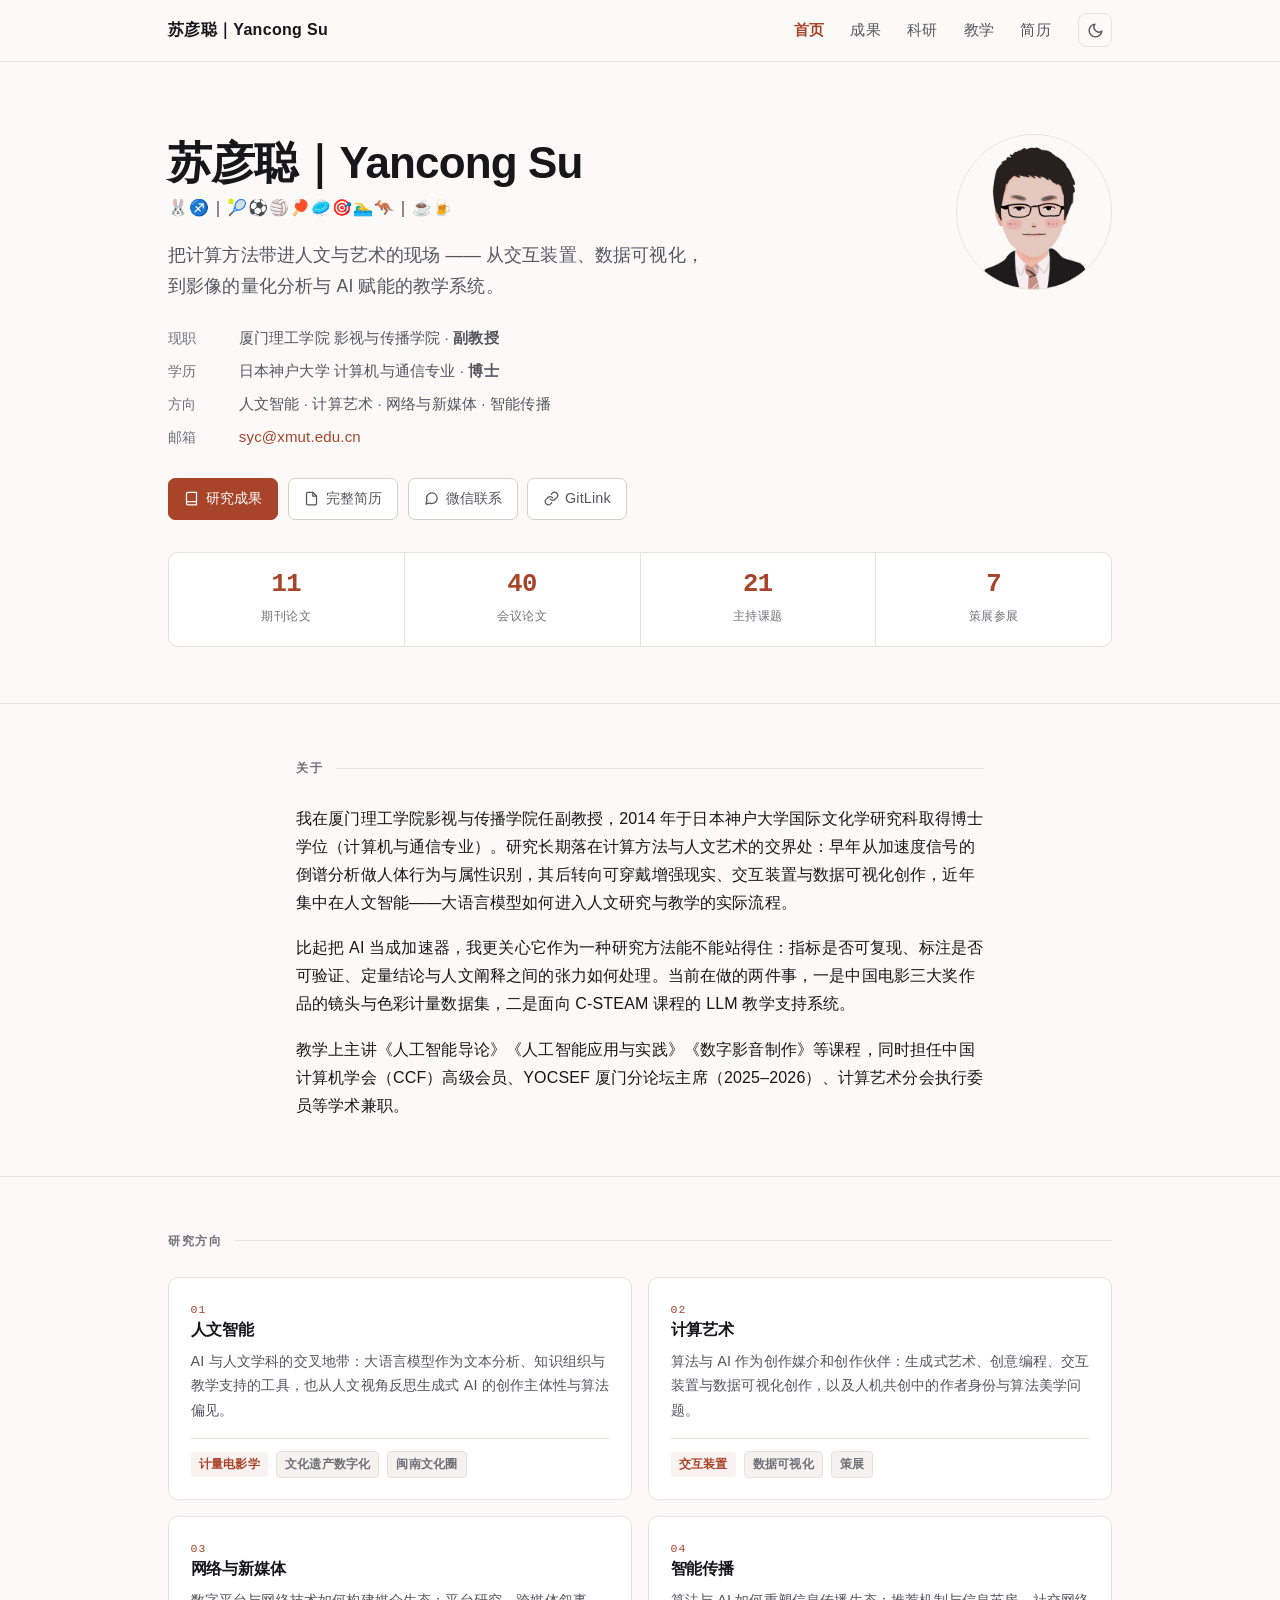
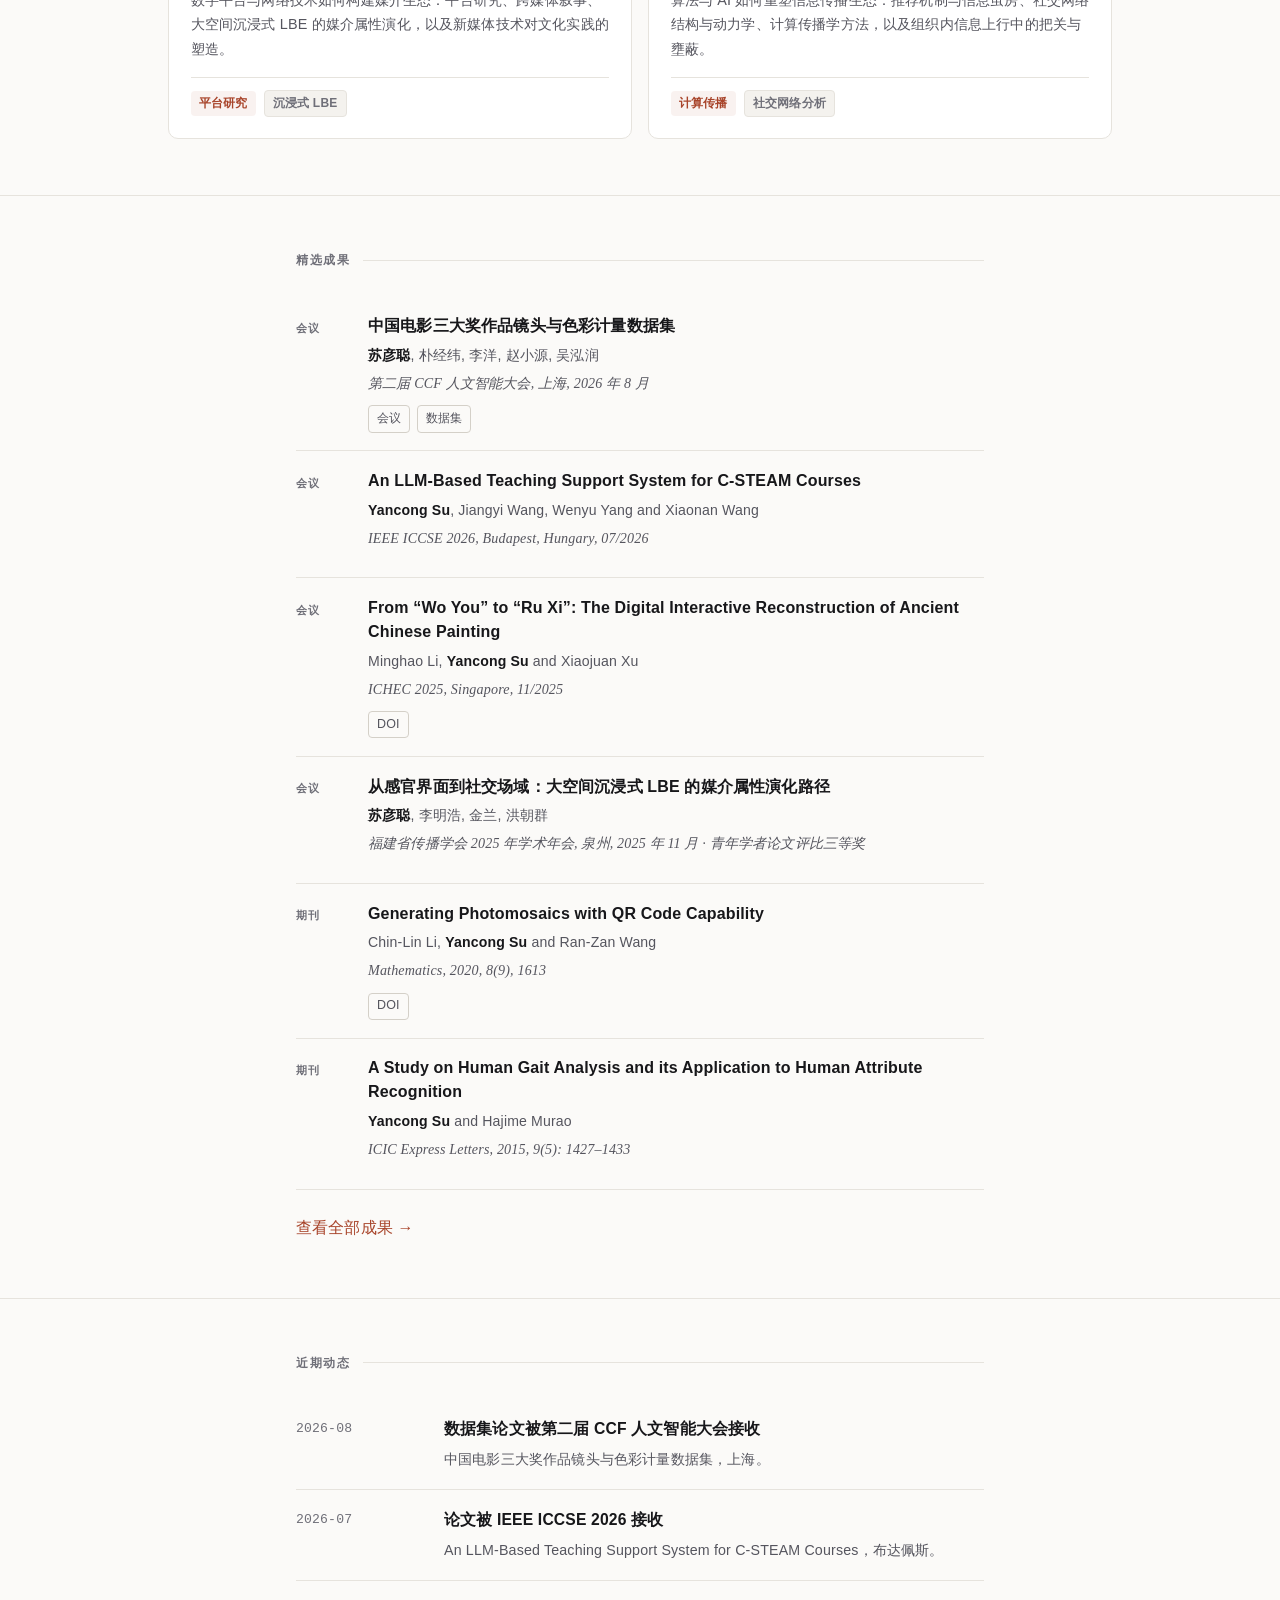
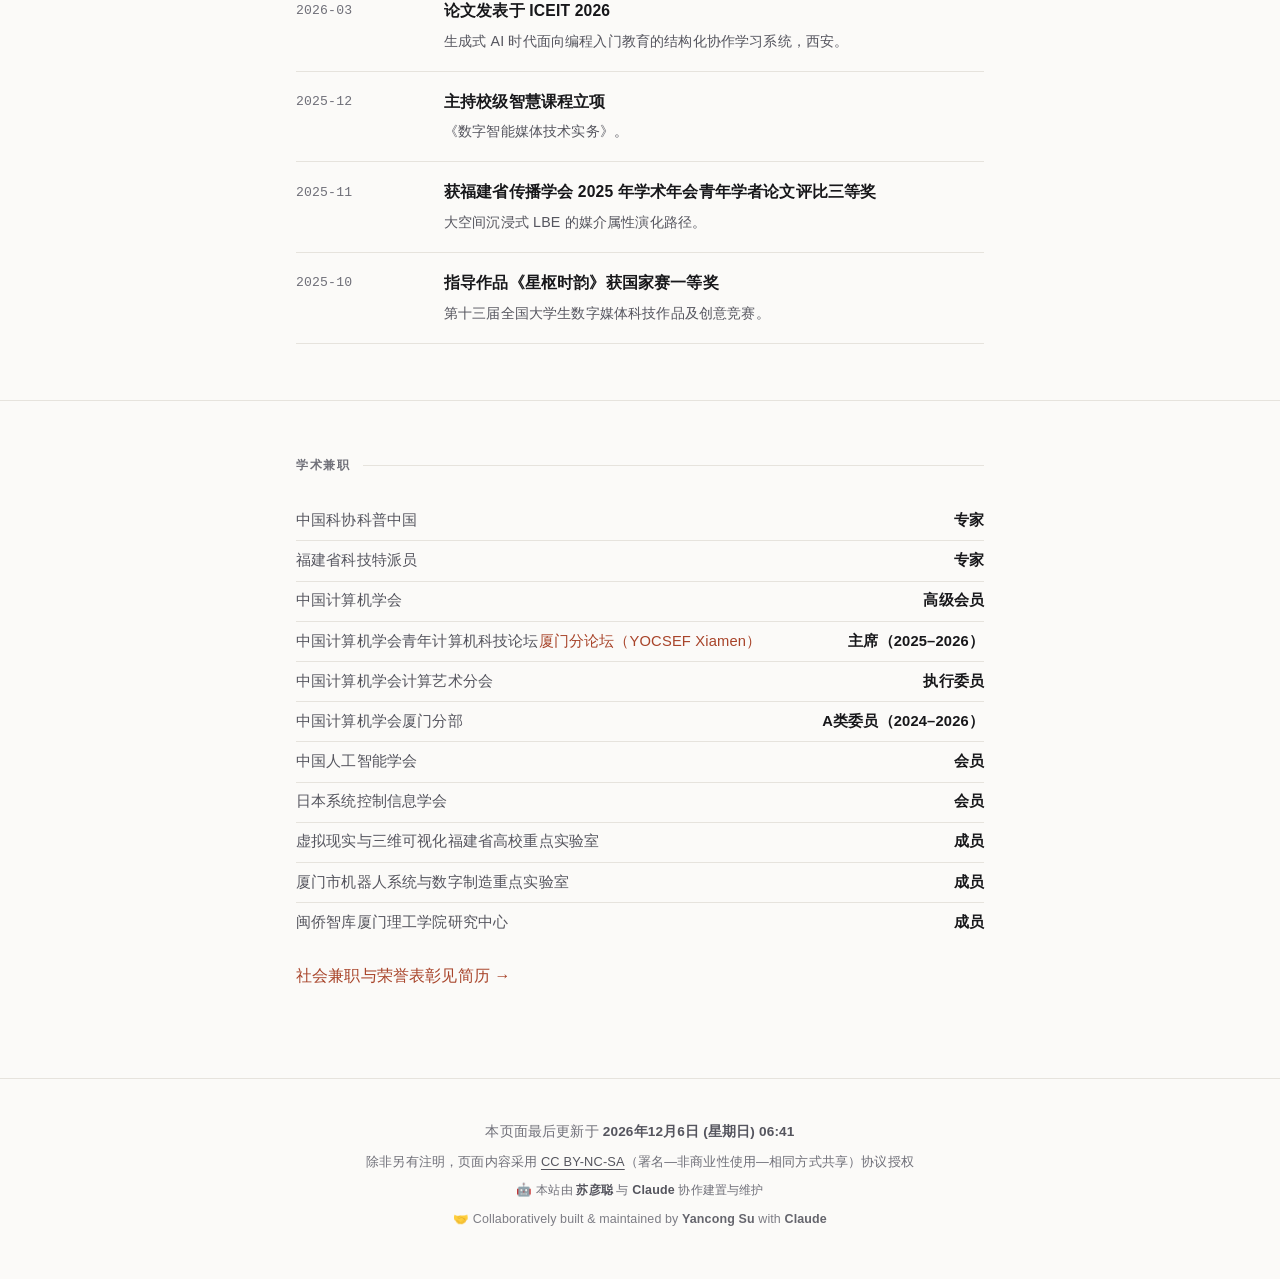
==== commit 576a7ad0: "近期动态补上数据集论文被接收   2026-08  数据集论文被第二届 CCF 人文智能大会接收            中国电影三大奖作品镜头与色彩计量数据集，上海。  置于时间线首位，动态由 5 条" ====
--- a/index.html
+++ b/index.html
@@ -229,6 +229,13 @@
       <h2 class="section-title">近期动态</h2>
       <ul class="timeline">
         <li>
+          <div class="timeline__when">2026-08</div>
+          <div class="timeline__what">
+            <strong>数据集论文被第二届 CCF 人文智能大会接收</strong>
+            <span>中国电影三大奖作品镜头与色彩计量数据集，上海。</span>
+          </div>
+        </li>
+        <li>
           <div class="timeline__when">2026-07</div>
           <div class="timeline__what">
             <strong>论文被 IEEE ICCSE 2026 接收</strong>
